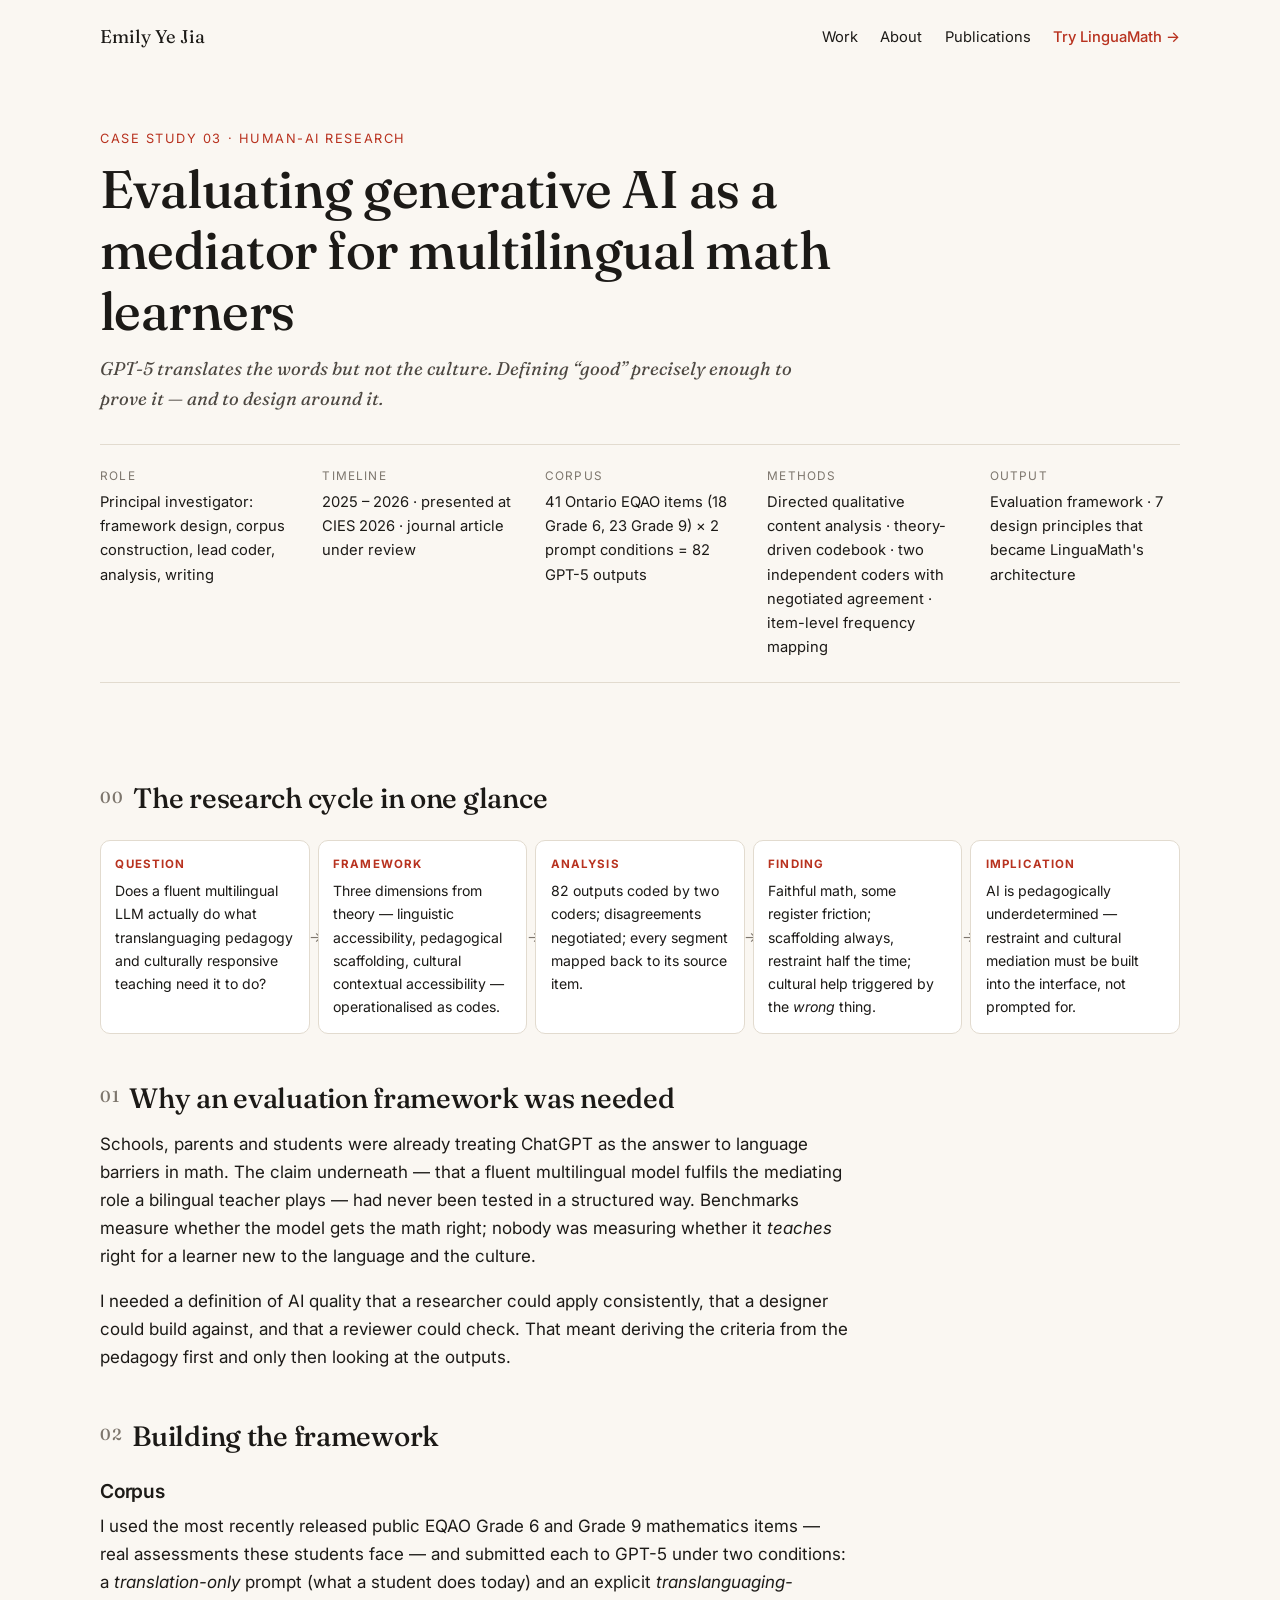
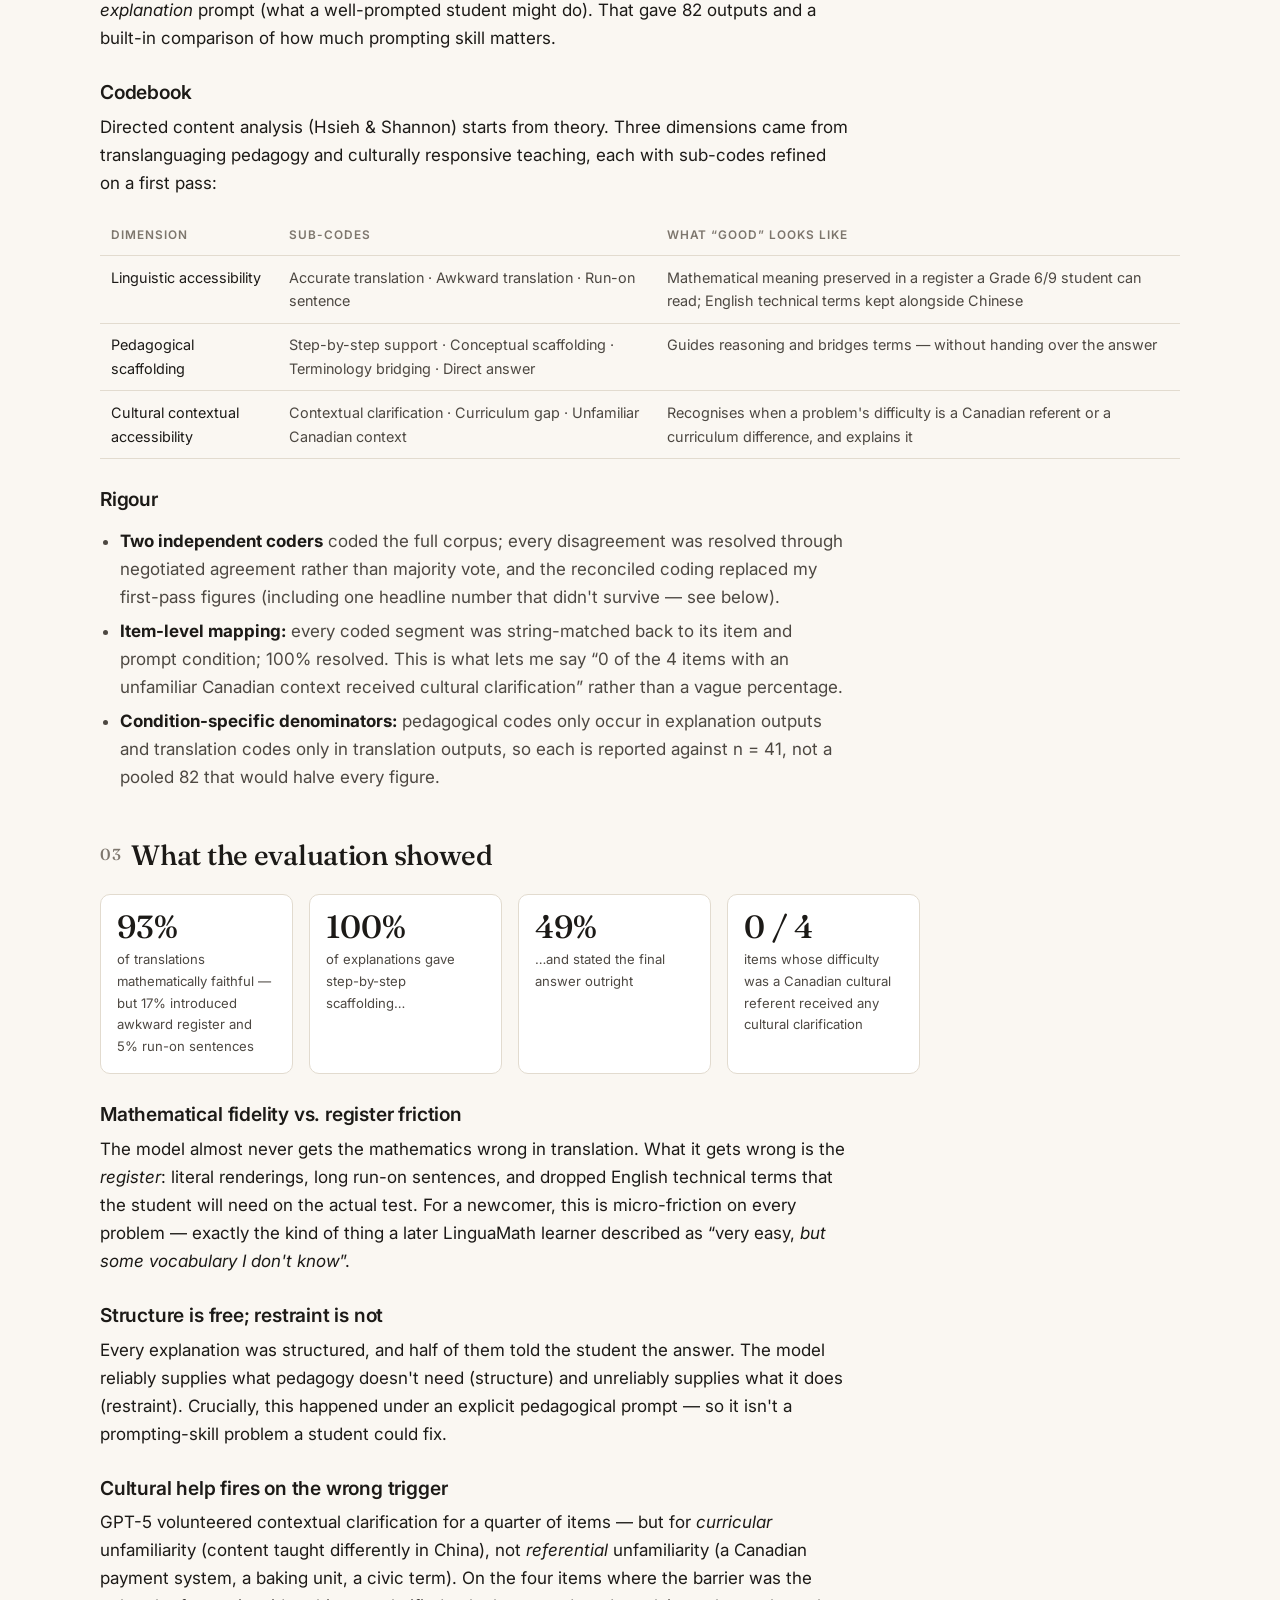
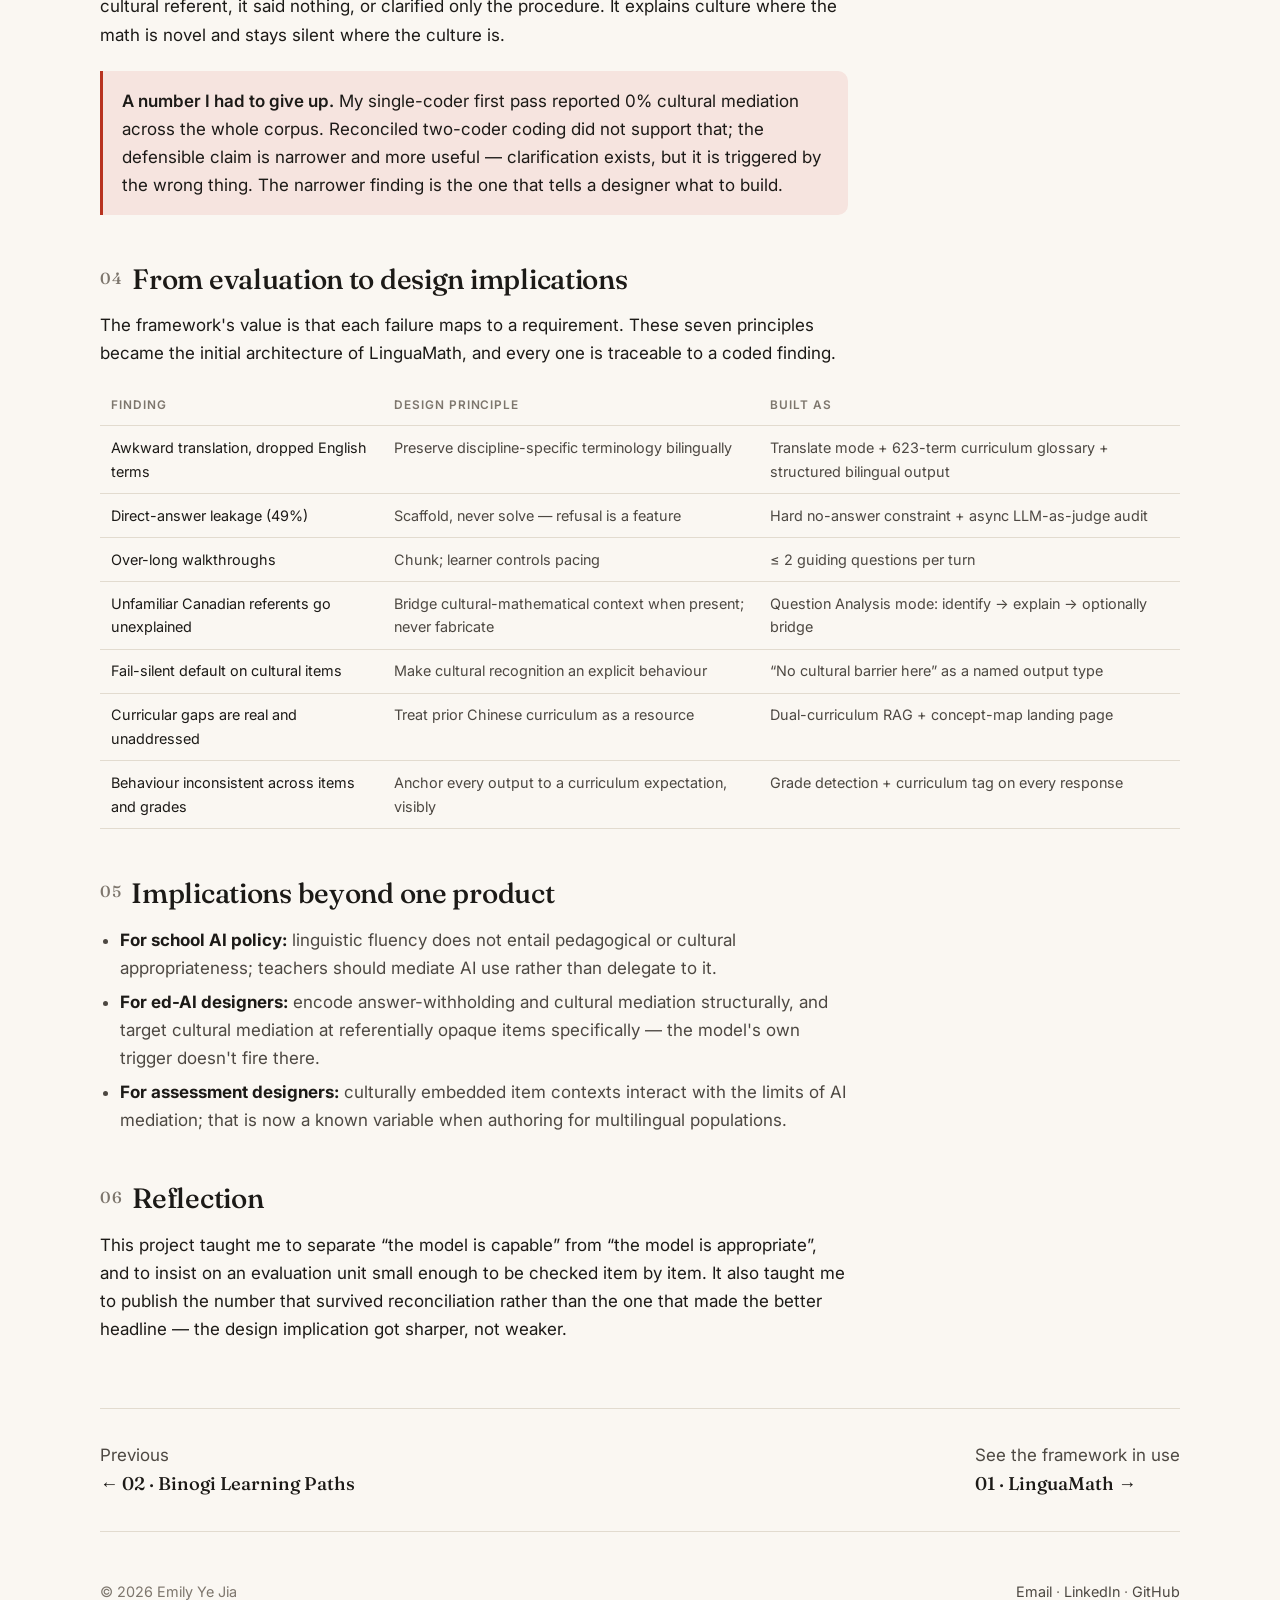
==== ai-evaluation.html @ b157582f "Rebuild site as UX/HCI research portfolio with three case studies Landing page (hero, case-study car" ====
<!DOCTYPE html>
<html lang="en">
<head>
  <meta charset="UTF-8">
  <meta name="viewport" content="width=device-width, initial-scale=1.0">
  <title>Evaluating Generative AI — Case Study · Emily Ye Jia</title>
  <meta name="description" content="Developing an evaluation framework for multilingual mathematical AI: a directed content analysis of 82 GPT-5 outputs, and the design implications that came out of it.">
  <link rel="preconnect" href="https://fonts.googleapis.com">
  <link href="https://fonts.googleapis.com/css2?family=Fraunces:ital,opsz,wght@0,9..144,400;0,9..144,500;1,9..144,400&family=Inter:wght@400;500;600&display=swap" rel="stylesheet">
  <link rel="stylesheet" href="css/styles.css">
</head>
<body>
<div class="wrap">

  <nav class="nav">
    <a class="brand" href="./">Emily Ye Jia</a>
    <ul>
      <li><a href="./#work">Work</a></li>
      <li><a href="./#about">About</a></li>
      <li><a href="./#publications">Publications</a></li>
      <li><a class="cta" href="https://www.linguamath.ca" target="_blank" rel="noopener">Try LinguaMath →</a></li>
    </ul>
  </nav>

  <header class="cs-hero">
    <span class="kicker">Case study 03 · Human-AI research</span>
    <h1>Evaluating generative AI as a mediator for multilingual math learners</h1>
    <p class="sub">GPT-5 translates the words but not the culture. Defining “good” precisely enough to prove it — and to design around it.</p>
    <div class="meta">
      <div><span>Role</span>Principal investigator: framework design, corpus construction, lead coder, analysis, writing</div>
      <div><span>Timeline</span>2025 – 2026 · presented at CIES 2026 · journal article under review</div>
      <div><span>Corpus</span>41 Ontario EQAO items (18 Grade 6, 23 Grade 9) × 2 prompt conditions = 82 GPT-5 outputs</div>
      <div><span>Methods</span>Directed qualitative content analysis · theory-driven codebook · two independent coders with negotiated agreement · item-level frequency mapping</div>
      <div><span>Output</span>Evaluation framework · 7 design principles that became LinguaMath's architecture</div>
    </div>
  </header>

  <main class="cs-body">

    <h2><span class="n">00</span>The research cycle in one glance</h2>
    <div class="flow">
      <div class="step"><b>Question</b>Does a fluent multilingual LLM actually do what translanguaging pedagogy and culturally responsive teaching need it to do?</div>
      <div class="step"><b>Framework</b>Three dimensions from theory — linguistic accessibility, pedagogical scaffolding, cultural contextual accessibility — operationalised as codes.</div>
      <div class="step"><b>Analysis</b>82 outputs coded by two coders; disagreements negotiated; every segment mapped back to its source item.</div>
      <div class="step"><b>Finding</b>Faithful math, some register friction; scaffolding always, restraint half the time; cultural help triggered by the <em>wrong</em> thing.</div>
      <div class="step"><b>Implication</b>AI is pedagogically underdetermined — restraint and cultural mediation must be built into the interface, not prompted for.</div>
    </div>

    <h2><span class="n">01</span>Why an evaluation framework was needed</h2>
    <p>
      Schools, parents and students were already treating ChatGPT as the answer to language barriers in math. The claim underneath —
      that a fluent multilingual model fulfils the mediating role a bilingual teacher plays — had never been tested in a structured way.
      Benchmarks measure whether the model gets the math right; nobody was measuring whether it <em>teaches</em> right for a learner
      new to the language and the culture.
    </p>
    <p>
      I needed a definition of AI quality that a researcher could apply consistently, that a designer could build against, and that
      a reviewer could check. That meant deriving the criteria from the pedagogy first and only then looking at the outputs.
    </p>

    <h2><span class="n">02</span>Building the framework</h2>
    <h3>Corpus</h3>
    <p>
      I used the most recently released public EQAO Grade 6 and Grade 9 mathematics items — real assessments these students face — and
      submitted each to GPT-5 under two conditions: a <em>translation-only</em> prompt (what a student does today) and an explicit
      <em>translanguaging-explanation</em> prompt (what a well-prompted student might do). That gave 82 outputs and a built-in comparison
      of how much prompting skill matters.
    </p>
    <h3>Codebook</h3>
    <p>
      Directed content analysis (Hsieh &amp; Shannon) starts from theory. Three dimensions came from translanguaging pedagogy and
      culturally responsive teaching, each with sub-codes refined on a first pass:
    </p>
    <div class="tbl-wrap">
    <table>
      <thead><tr><th>Dimension</th><th>Sub-codes</th><th>What “good” looks like</th></tr></thead>
      <tbody>
        <tr><td>Linguistic accessibility</td><td>Accurate translation · Awkward translation · Run-on sentence</td><td>Mathematical meaning preserved in a register a Grade 6/9 student can read; English technical terms kept alongside Chinese</td></tr>
        <tr><td>Pedagogical scaffolding</td><td>Step-by-step support · Conceptual scaffolding · Terminology bridging · Direct answer</td><td>Guides reasoning and bridges terms — without handing over the answer</td></tr>
        <tr><td>Cultural contextual accessibility</td><td>Contextual clarification · Curriculum gap · Unfamiliar Canadian context</td><td>Recognises when a problem's difficulty is a Canadian referent or a curriculum difference, and explains it</td></tr>
      </tbody>
    </table>
    </div>
    <h3>Rigour</h3>
    <ul>
      <li><b>Two independent coders</b> coded the full corpus; every disagreement was resolved through negotiated agreement rather than majority vote, and the reconciled coding replaced my first-pass figures (including one headline number that didn't survive — see below).</li>
      <li><b>Item-level mapping:</b> every coded segment was string-matched back to its item and prompt condition; 100% resolved. This is what lets me say “0 of the 4 items with an unfamiliar Canadian context received cultural clarification” rather than a vague percentage.</li>
      <li><b>Condition-specific denominators:</b> pedagogical codes only occur in explanation outputs and translation codes only in translation outputs, so each is reported against n = 41, not a pooled 82 that would halve every figure.</li>
    </ul>

    <h2><span class="n">03</span>What the evaluation showed</h2>
    <div class="stats">
      <div class="stat"><b>93%</b><span>of translations mathematically faithful — but 17% introduced awkward register and 5% run-on sentences</span></div>
      <div class="stat"><b>100%</b><span>of explanations gave step-by-step scaffolding…</span></div>
      <div class="stat"><b>49%</b><span>…and stated the final answer outright</span></div>
      <div class="stat"><b>0 / 4</b><span>items whose difficulty was a Canadian cultural referent received any cultural clarification</span></div>
    </div>

    <h3>Mathematical fidelity vs. register friction</h3>
    <p>
      The model almost never gets the mathematics wrong in translation. What it gets wrong is the <em>register</em>: literal renderings,
      long run-on sentences, and dropped English technical terms that the student will need on the actual test. For a newcomer, this
      is micro-friction on every problem — exactly the kind of thing a later LinguaMath learner described as “very easy, <em>but some
      vocabulary I don't know</em>”.
    </p>

    <h3>Structure is free; restraint is not</h3>
    <p>
      Every explanation was structured, and half of them told the student the answer. The model reliably supplies what pedagogy doesn't
      need (structure) and unreliably supplies what it does (restraint). Crucially, this happened under an explicit pedagogical prompt —
      so it isn't a prompting-skill problem a student could fix.
    </p>

    <h3>Cultural help fires on the wrong trigger</h3>
    <p>
      GPT-5 volunteered contextual clarification for a quarter of items — but for <em>curricular</em> unfamiliarity (content taught
      differently in China), not <em>referential</em> unfamiliarity (a Canadian payment system, a baking unit, a civic term). On the four
      items where the barrier was the cultural referent, it said nothing, or clarified only the procedure. It explains culture where the
      math is novel and stays silent where the culture is.
    </p>

    <div class="callout">
      <p><strong>A number I had to give up.</strong> My single-coder first pass reported 0% cultural mediation across the whole corpus. Reconciled two-coder
      coding did not support that; the defensible claim is narrower and more useful — clarification exists, but it is triggered by
      the wrong thing. The narrower finding is the one that tells a designer what to build.</p>
    </div>

    <h2><span class="n">04</span>From evaluation to design implications</h2>
    <p>
      The framework's value is that each failure maps to a requirement. These seven principles became the initial architecture of
      <a href="linguamath.html">LinguaMath</a>, and every one is traceable to a coded finding.
    </p>
    <div class="tbl-wrap">
    <table>
      <thead><tr><th>Finding</th><th>Design principle</th><th>Built as</th></tr></thead>
      <tbody>
        <tr><td>Awkward translation, dropped English terms</td><td>Preserve discipline-specific terminology bilingually</td><td>Translate mode + 623-term curriculum glossary + structured bilingual output</td></tr>
        <tr><td>Direct-answer leakage (49%)</td><td>Scaffold, never solve — refusal is a feature</td><td>Hard no-answer constraint + async LLM-as-judge audit</td></tr>
        <tr><td>Over-long walkthroughs</td><td>Chunk; learner controls pacing</td><td>≤ 2 guiding questions per turn</td></tr>
        <tr><td>Unfamiliar Canadian referents go unexplained</td><td>Bridge cultural-mathematical context when present; never fabricate</td><td>Question Analysis mode: identify → explain → optionally bridge</td></tr>
        <tr><td>Fail-silent default on cultural items</td><td>Make cultural recognition an explicit behaviour</td><td>“No cultural barrier here” as a named output type</td></tr>
        <tr><td>Curricular gaps are real and unaddressed</td><td>Treat prior Chinese curriculum as a resource</td><td>Dual-curriculum RAG + concept-map landing page</td></tr>
        <tr><td>Behaviour inconsistent across items and grades</td><td>Anchor every output to a curriculum expectation, visibly</td><td>Grade detection + curriculum tag on every response</td></tr>
      </tbody>
    </table>
    </div>

    <h2><span class="n">05</span>Implications beyond one product</h2>
    <ul>
      <li><b>For school AI policy:</b> linguistic fluency does not entail pedagogical or cultural appropriateness; teachers should mediate AI use rather than delegate to it.</li>
      <li><b>For ed-AI designers:</b> encode answer-withholding and cultural mediation structurally, and target cultural mediation at referentially opaque items specifically — the model's own trigger doesn't fire there.</li>
      <li><b>For assessment designers:</b> culturally embedded item contexts interact with the limits of AI mediation; that is now a known variable when authoring for multilingual populations.</li>
    </ul>

    <h2><span class="n">06</span>Reflection</h2>
    <p>
      This project taught me to separate “the model is capable” from “the model is appropriate”, and to insist on an evaluation
      unit small enough to be checked item by item. It also taught me to publish the number that survived reconciliation rather than
      the one that made the better headline — the design implication got sharper, not weaker.
    </p>
  </main>

  <nav class="cs-nav">
    <a href="binogi.html">Previous<b>← 02 · Binogi Learning Paths</b></a>
    <a href="linguamath.html">See the framework in use<b>01 · LinguaMath →</b></a>
  </nav>

  <footer>
    <span>© 2026 Emily Ye Jia</span>
    <span><a href="mailto:emilyyejia@gmail.com">Email</a> · <a href="https://linkedin.com/in/ye-jia-a80245205/" target="_blank" rel="noopener">LinkedIn</a> · <a href="https://github.com/emilyyejia" target="_blank" rel="noopener">GitHub</a></span>
  </footer>

</div>
</body>
</html>
---- css/styles.css ----
/* ---------- tokens ---------- */
:root {
  --bg: #faf7f2;
  --bg-soft: #f2ede4;
  --ink: #1c1a17;
  --ink-2: #4d4842;
  --ink-3: #7d766d;
  --line: #e2dbcf;
  --accent: #b8321f;
  --accent-soft: #f6e4df;
  --card: #ffffff;
  --max: 1080px;
  --measure: 68ch;
  --serif: "Fraunces", "Iowan Old Style", Georgia, serif;
  --sans: "Inter", -apple-system, BlinkMacSystemFont, "Segoe UI", Helvetica, Arial, sans-serif;
}
@media (prefers-color-scheme: dark) {
  :root {
    --bg: #15130f;
    --bg-soft: #1e1b16;
    --ink: #f1ece3;
    --ink-2: #c6bfb3;
    --ink-3: #8f877b;
    --line: #2f2b24;
    --accent: #e26a53;
    --accent-soft: #3a2420;
    --card: #1c1914;
  }
}

/* ---------- base ---------- */
* { box-sizing: border-box; }
html { scroll-behavior: smooth; }
body {
  margin: 0;
  background: var(--bg);
  color: var(--ink);
  font-family: var(--sans);
  font-size: 17px;
  line-height: 1.65;
  padding-inline: 20px;
  -webkit-font-smoothing: antialiased;
}
a { color: inherit; text-decoration: none; }
a:hover { color: var(--accent); }
img { max-width: 100%; height: auto; display: block; }
h1, h2, h3, h4 { font-family: var(--serif); font-weight: 500; line-height: 1.15; margin: 0; letter-spacing: -0.01em; }
p { margin: 0 0 1em; }
ul, ol { padding-left: 1.2em; }
li { margin-bottom: .35em; }
strong { font-weight: 600; }
em { font-style: italic; }
hr { border: 0; border-top: 1px solid var(--line); margin: 3rem 0; }
.wrap { max-width: var(--max); margin: 0 auto; }
.measure { max-width: var(--measure); }

/* ---------- nav ---------- */
.nav {
  display: flex; align-items: center; justify-content: space-between; gap: 1rem;
  padding-block: 1.4rem;
  font-size: .92rem;
}
.nav .brand { font-family: var(--serif); font-size: 1.15rem; }
.nav ul { list-style: none; display: flex; gap: 1.4rem; margin: 0; padding: 0; flex-wrap: wrap; }
.nav li { margin: 0; }
.nav a.cta { color: var(--accent); font-weight: 500; }

/* ---------- hero (index) ---------- */
.hero { padding-block: 4.5rem 3.5rem; }
.hero h1 { font-size: clamp(2.4rem, 6vw, 4.2rem); }
.hero .role { font-size: clamp(1.1rem, 2.4vw, 1.4rem); color: var(--ink-2); margin-top: .6rem; font-family: var(--serif); font-style: italic; }
.hero .lede { margin-top: 1.6rem; max-width: 60ch; color: var(--ink-2); font-size: 1.05rem; }
.hero .actions { display: flex; gap: 1rem; flex-wrap: wrap; margin-top: 1.8rem; }
.btn {
  display: inline-block; padding: .7rem 1.2rem; border-radius: 999px;
  border: 1px solid var(--ink); font-size: .95rem; font-weight: 500;
  transition: background .15s, color .15s;
}
.btn:hover { background: var(--ink); color: var(--bg); }
.btn.primary { background: var(--accent); border-color: var(--accent); color: #fff; }
.btn.primary:hover { background: var(--ink); border-color: var(--ink); }

/* ---------- section headings ---------- */
.section { padding-block: 3rem; border-top: 1px solid var(--line); }
.section-head { display: flex; align-items: baseline; gap: 1rem; margin-bottom: 1.8rem; }
.section-head h2 { font-size: 1.9rem; }
.section-head .kicker { font-size: .8rem; letter-spacing: .12em; text-transform: uppercase; color: var(--ink-3); }

/* ---------- case cards ---------- */
.cases { display: grid; gap: 1.2rem; }
.case-card {
  display: grid; grid-template-columns: 4rem 1fr auto; gap: 1.2rem; align-items: start;
  padding: 1.6rem; border: 1px solid var(--line); border-radius: 14px; background: var(--card);
  transition: border-color .15s, transform .15s;
}
.case-card:hover { border-color: var(--accent); transform: translateY(-2px); color: inherit; }
.case-card .num { font-family: var(--serif); font-size: 1.6rem; color: var(--ink-3); }
.case-card h3 { font-size: 1.45rem; }
.case-card p { margin: .35rem 0 .6rem; color: var(--ink-2); }
.case-card .tags { display: flex; gap: .4rem; flex-wrap: wrap; }
.tag { font-size: .74rem; padding: .15rem .55rem; border-radius: 999px; background: var(--bg-soft); color: var(--ink-2); }
.case-card .go { color: var(--accent); font-weight: 500; white-space: nowrap; align-self: center; }
@media (max-width: 640px) {
  .case-card { grid-template-columns: 1fr; }
  .case-card .num { font-size: 1.2rem; }
  .case-card .go { justify-self: start; }
}

/* ---------- about / publications ---------- */
.two-col { display: grid; grid-template-columns: 1fr 1fr; gap: 3rem; }
@media (max-width: 760px) { .two-col { grid-template-columns: 1fr; gap: 2rem; } }
.facts { list-style: none; padding: 0; margin: 0; }
.facts li { display: grid; grid-template-columns: 9rem 1fr; gap: 1rem; padding: .55rem 0; border-bottom: 1px solid var(--line); }
.facts li span:first-child { color: var(--ink-3); font-size: .85rem; letter-spacing: .04em; text-transform: uppercase; padding-top: .15rem; }
.pubs li { margin-bottom: .9rem; color: var(--ink-2); }
.pubs li b { color: var(--ink); font-weight: 600; }
.pubs .status { color: var(--accent); font-size: .85rem; }

/* ---------- footer ---------- */
footer { padding-block: 3rem 2.5rem; border-top: 1px solid var(--line); color: var(--ink-3); font-size: .9rem; display: flex; justify-content: space-between; gap: 1rem; flex-wrap: wrap; }
footer a { color: var(--ink-2); }

/* ---------- case study pages ---------- */
.cs-hero { padding-block: 3rem 2.2rem; }
.cs-hero .kicker { font-size: .8rem; letter-spacing: .12em; text-transform: uppercase; color: var(--accent); }
.cs-hero h1 { font-size: clamp(2rem, 5vw, 3.3rem); margin-top: .5rem; max-width: 22ch; }
.cs-hero .sub { color: var(--ink-2); font-size: 1.15rem; margin-top: .8rem; max-width: 60ch; font-family: var(--serif); font-style: italic; }
.meta {
  display: grid; grid-template-columns: repeat(auto-fit, minmax(160px, 1fr)); gap: 1rem 2rem;
  padding: 1.4rem 0; margin-top: 1.8rem; border-top: 1px solid var(--line); border-bottom: 1px solid var(--line);
  font-size: .92rem;
}
.meta div span { display: block; color: var(--ink-3); font-size: .74rem; letter-spacing: .1em; text-transform: uppercase; margin-bottom: .2rem; }

.cs-body { padding-block: 1rem 3rem; }
.cs-body h2 { font-size: 1.75rem; margin: 3rem 0 1rem; scroll-margin-top: 1rem; }
.cs-body h2 .n { color: var(--ink-3); margin-right: .6rem; font-size: 1rem; vertical-align: .35em; letter-spacing: .05em; }
.cs-body h3 { font-size: 1.2rem; margin: 1.8rem 0 .6rem; font-family: var(--sans); font-weight: 600; }
.cs-body p, .cs-body ul, .cs-body ol { max-width: var(--measure); }
.cs-body ul li, .cs-body ol li { color: var(--ink-2); }
.cs-body ul li b, .cs-body ol li b { color: var(--ink); }

/* research-cycle flow */
.flow { display: grid; grid-template-columns: repeat(5, 1fr); gap: .5rem; margin: 1.6rem 0 .6rem; }
.flow .step { background: var(--card); border: 1px solid var(--line); border-radius: 10px; padding: .9rem .9rem; font-size: .88rem; position: relative; }
.flow .step b { display: block; font-size: .72rem; letter-spacing: .1em; text-transform: uppercase; color: var(--accent); margin-bottom: .3rem; }
.flow .step::after { content: "→"; position: absolute; right: -.85rem; top: 50%; transform: translateY(-50%); color: var(--ink-3); }
.flow .step:last-child::after { content: ""; }
@media (max-width: 820px) {
  .flow { grid-template-columns: 1fr; }
  .flow .step::after { content: "↓"; right: auto; left: 50%; top: auto; bottom: -1.1rem; transform: translateX(-50%); }
}

/* callouts & quotes */
.callout { background: var(--accent-soft); border-left: 3px solid var(--accent); padding: 1rem 1.2rem; border-radius: 0 10px 10px 0; margin: 1.4rem 0; max-width: var(--measure); }
.callout p:last-child { margin-bottom: 0; }
blockquote { margin: 1.4rem 0; padding: 0 0 0 1.2rem; border-left: 2px solid var(--line); color: var(--ink-2); font-style: italic; max-width: var(--measure); }
blockquote cite { display: block; font-style: normal; font-size: .85rem; color: var(--ink-3); margin-top: .4rem; }
.zh { font-style: normal; }

/* stat row */
.stats { display: grid; grid-template-columns: repeat(auto-fit, minmax(140px, 1fr)); gap: 1rem; margin: 1.4rem 0; max-width: 820px; }
.stat { background: var(--card); border: 1px solid var(--line); border-radius: 10px; padding: 1rem; }
.stat b { display: block; font-family: var(--serif); font-size: 2rem; font-weight: 500; line-height: 1; color: var(--ink); }
.stat span { font-size: .82rem; color: var(--ink-2); display: block; margin-top: .4rem; }

/* tables */
.tbl-wrap { overflow-x: auto; margin: 1.2rem 0; max-width: 100%; }
table { border-collapse: collapse; font-size: .9rem; min-width: 560px; width: 100%; }
th, td { text-align: left; padding: .6rem .7rem; border-bottom: 1px solid var(--line); vertical-align: top; }
th { font-size: .74rem; letter-spacing: .08em; text-transform: uppercase; color: var(--ink-3); font-weight: 600; }
td { color: var(--ink-2); }
td:first-child { color: var(--ink); }

/* figure */
figure { margin: 1.6rem 0; max-width: 820px; }
figure img { border: 1px solid var(--line); border-radius: 10px; }
figcaption { font-size: .85rem; color: var(--ink-3); margin-top: .5rem; }

/* next / prev */
.cs-nav { display: flex; justify-content: space-between; gap: 1rem; padding-block: 2rem; border-top: 1px solid var(--line); flex-wrap: wrap; }
.cs-nav a { color: var(--ink-2); }
.cs-nav a b { display: block; color: var(--ink); font-family: var(--serif); font-size: 1.15rem; font-weight: 500; }
.cs-nav a:hover b { color: var(--accent); }
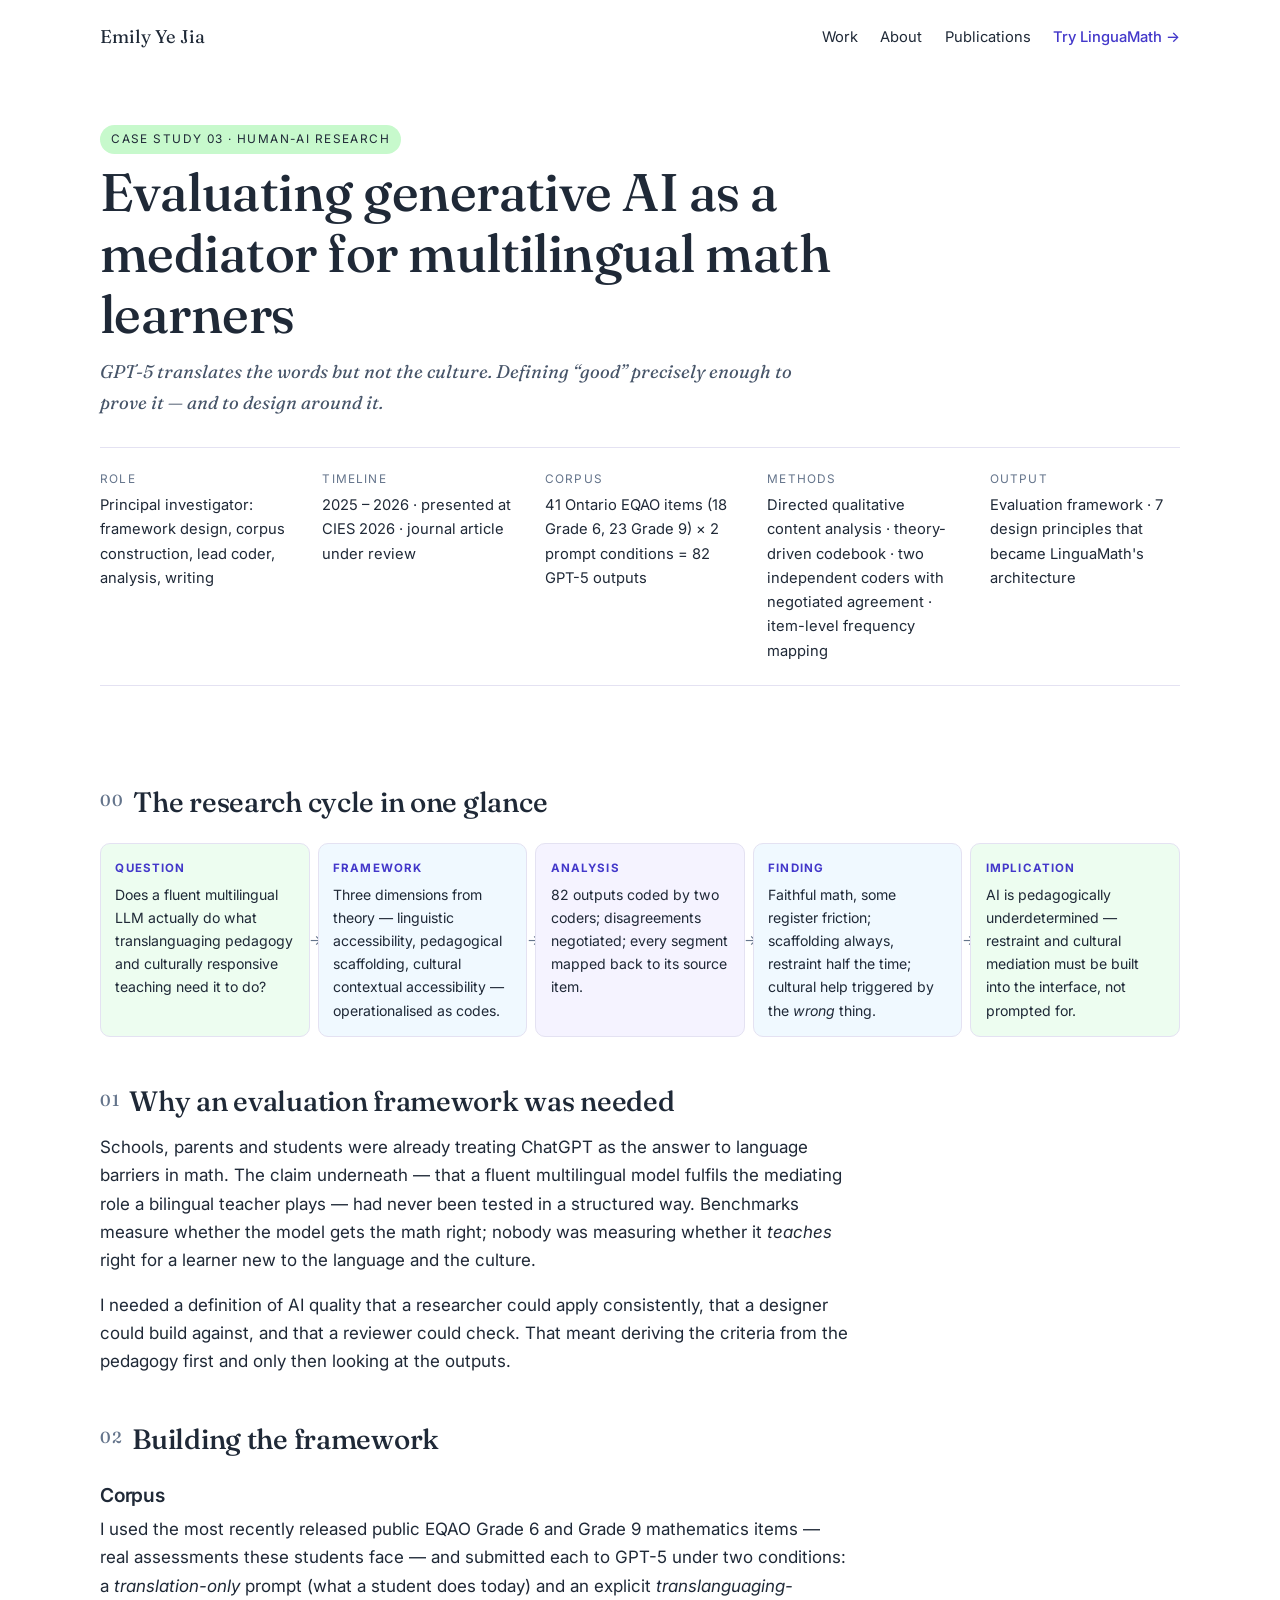
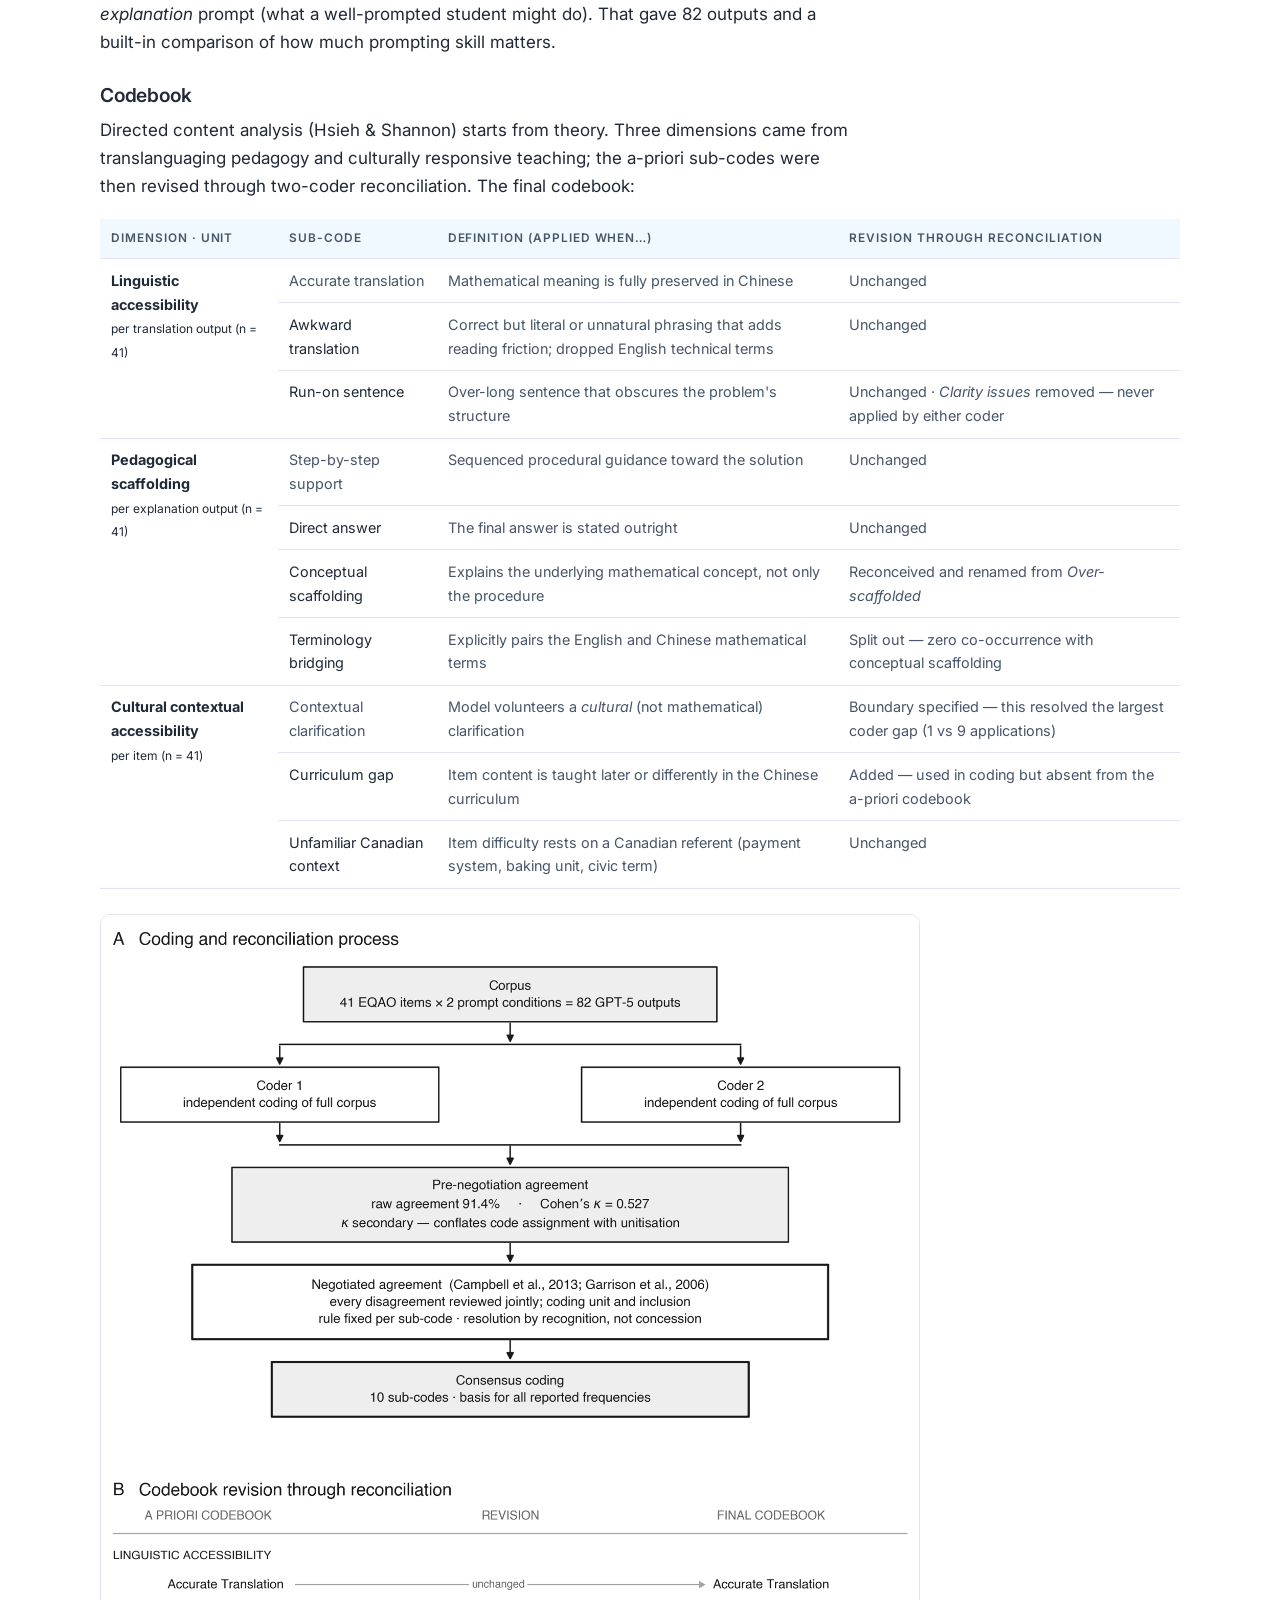
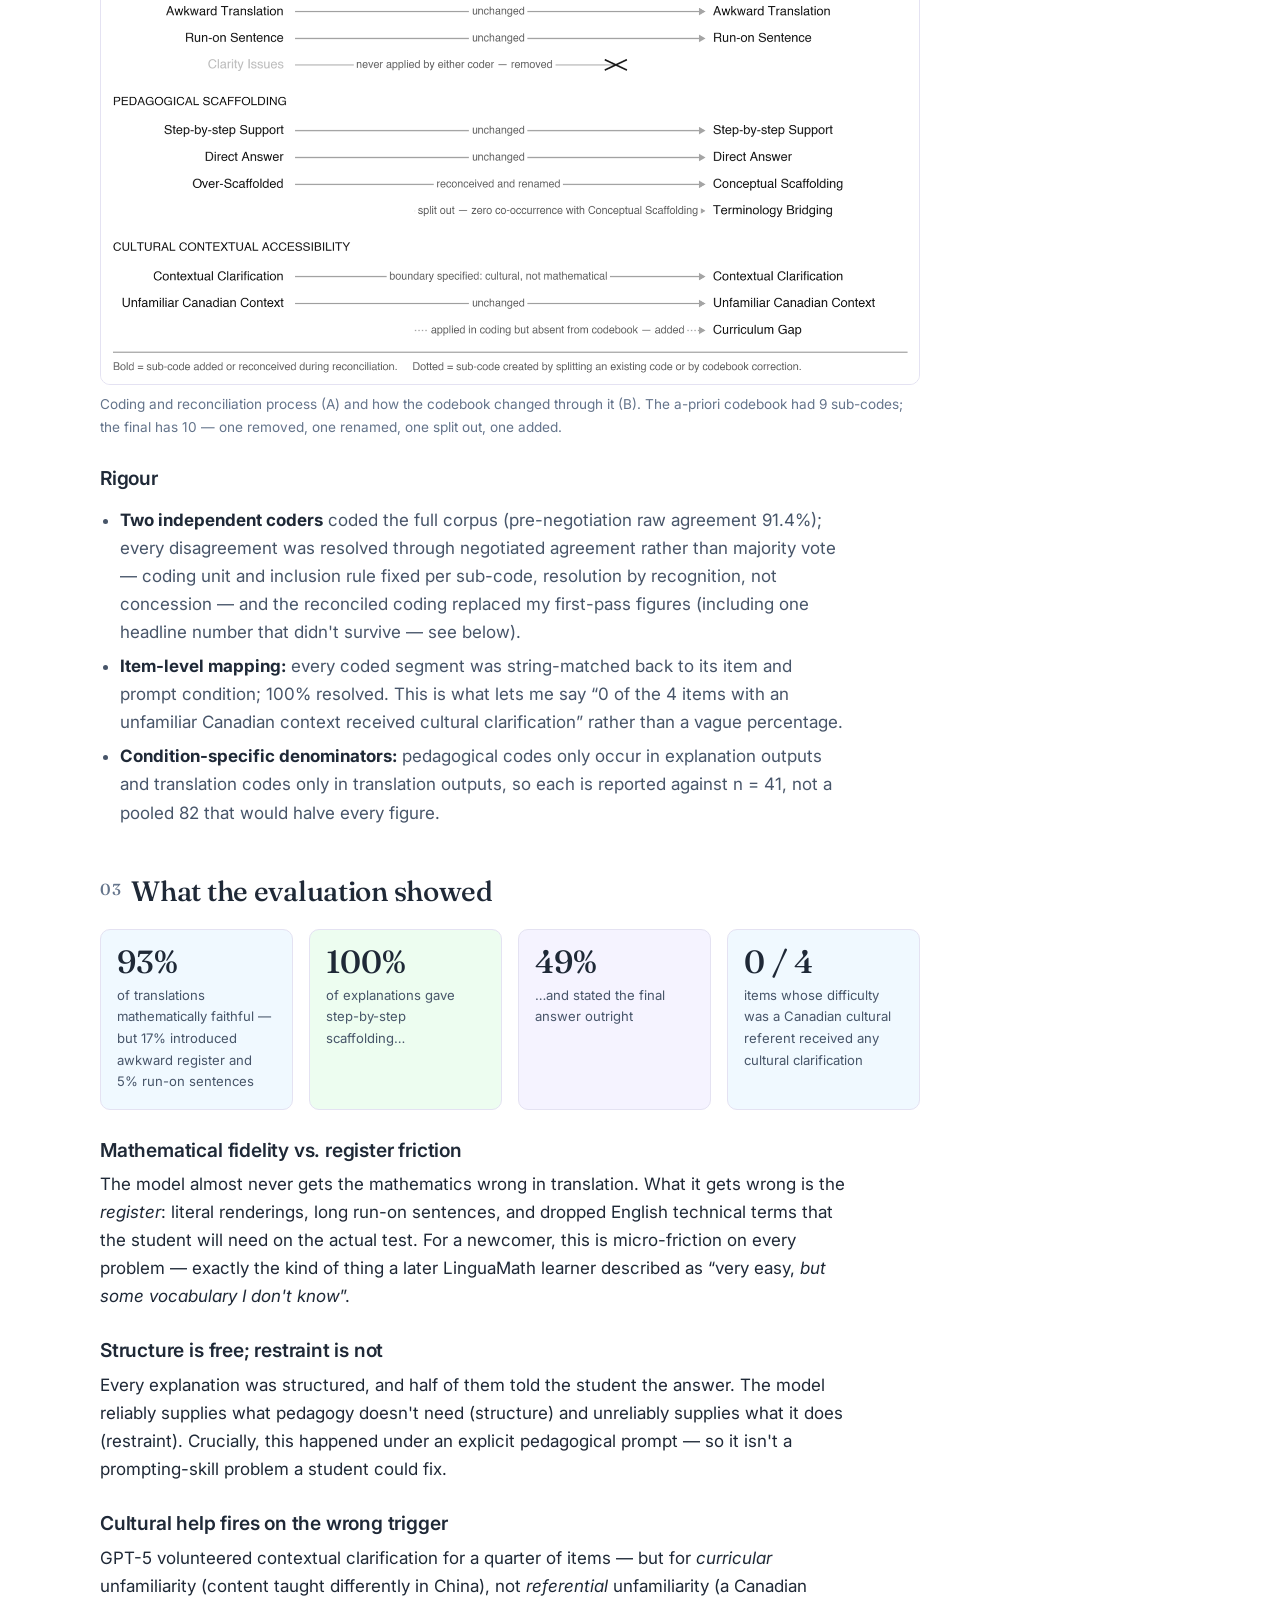
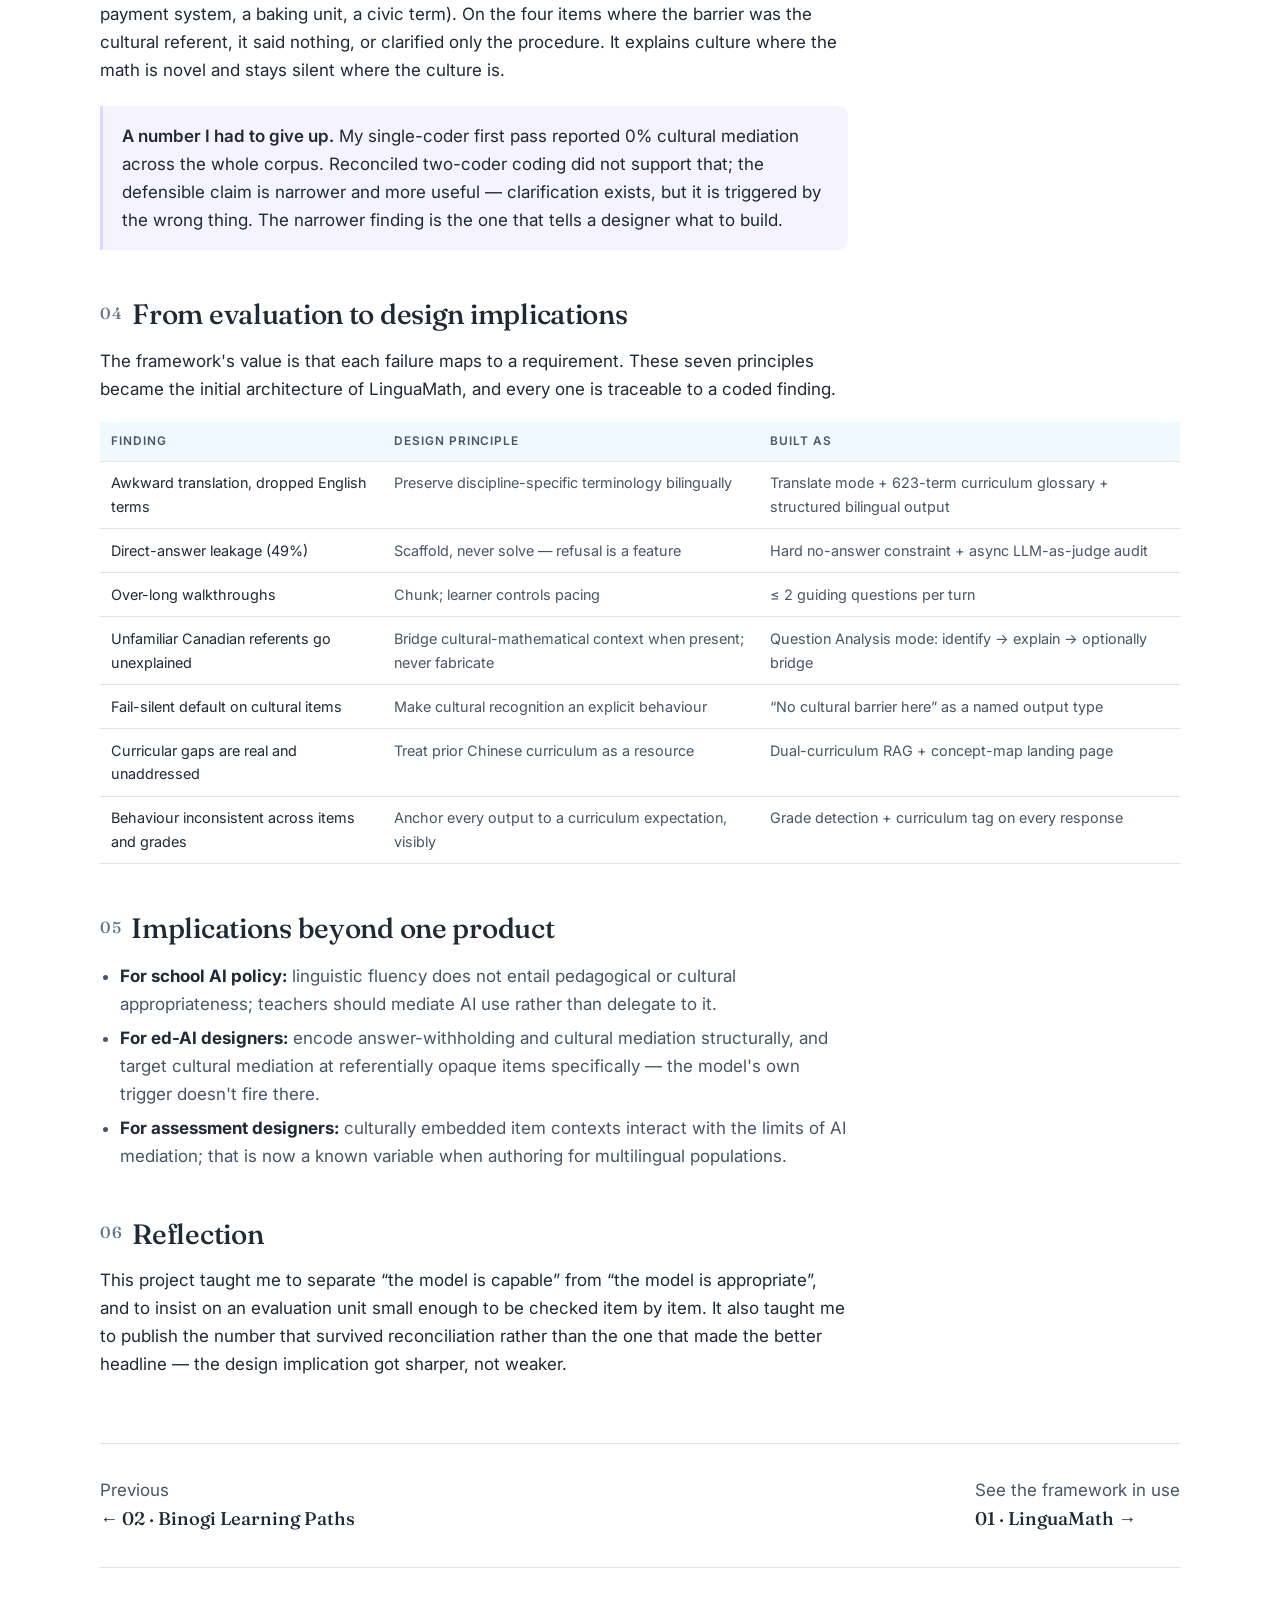
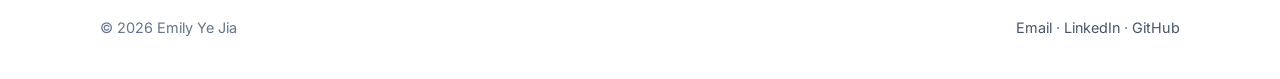
==== commit 01fd6d6e: "Add product screenshots and the QCA codebook + coding-process figure Co-Authored-By: Claude Opus 5 (" ====
--- a/ai-evaluation.html
+++ b/ai-evaluation.html
@@ -69,21 +69,33 @@
     <h3>Codebook</h3>
     <p>
       Directed content analysis (Hsieh &amp; Shannon) starts from theory. Three dimensions came from translanguaging pedagogy and
-      culturally responsive teaching, each with sub-codes refined on a first pass:
+      culturally responsive teaching; the a-priori sub-codes were then revised through two-coder reconciliation. The final codebook:
     </p>
     <div class="tbl-wrap">
     <table>
-      <thead><tr><th>Dimension</th><th>Sub-codes</th><th>What “good” looks like</th></tr></thead>
+      <thead><tr><th>Dimension · unit</th><th>Sub-code</th><th>Definition (applied when…)</th><th>Revision through reconciliation</th></tr></thead>
       <tbody>
-        <tr><td>Linguistic accessibility</td><td>Accurate translation · Awkward translation · Run-on sentence</td><td>Mathematical meaning preserved in a register a Grade 6/9 student can read; English technical terms kept alongside Chinese</td></tr>
-        <tr><td>Pedagogical scaffolding</td><td>Step-by-step support · Conceptual scaffolding · Terminology bridging · Direct answer</td><td>Guides reasoning and bridges terms — without handing over the answer</td></tr>
-        <tr><td>Cultural contextual accessibility</td><td>Contextual clarification · Curriculum gap · Unfamiliar Canadian context</td><td>Recognises when a problem's difficulty is a Canadian referent or a curriculum difference, and explains it</td></tr>
+        <tr><td rowspan="3"><b>Linguistic accessibility</b><br><small>per translation output (n = 41)</small></td><td>Accurate translation</td><td>Mathematical meaning is fully preserved in Chinese</td><td>Unchanged</td></tr>
+        <tr><td>Awkward translation</td><td>Correct but literal or unnatural phrasing that adds reading friction; dropped English technical terms</td><td>Unchanged</td></tr>
+        <tr><td>Run-on sentence</td><td>Over-long sentence that obscures the problem's structure</td><td>Unchanged · <em>Clarity issues</em> removed — never applied by either coder</td></tr>
+        <tr><td rowspan="4"><b>Pedagogical scaffolding</b><br><small>per explanation output (n = 41)</small></td><td>Step-by-step support</td><td>Sequenced procedural guidance toward the solution</td><td>Unchanged</td></tr>
+        <tr><td>Direct answer</td><td>The final answer is stated outright</td><td>Unchanged</td></tr>
+        <tr><td>Conceptual scaffolding</td><td>Explains the underlying mathematical concept, not only the procedure</td><td>Reconceived and renamed from <em>Over-scaffolded</em></td></tr>
+        <tr><td>Terminology bridging</td><td>Explicitly pairs the English and Chinese mathematical terms</td><td>Split out — zero co-occurrence with conceptual scaffolding</td></tr>
+        <tr><td rowspan="3"><b>Cultural contextual accessibility</b><br><small>per item (n = 41)</small></td><td>Contextual clarification</td><td>Model volunteers a <em>cultural</em> (not mathematical) clarification</td><td>Boundary specified — this resolved the largest coder gap (1 vs 9 applications)</td></tr>
+        <tr><td>Curriculum gap</td><td>Item content is taught later or differently in the Chinese curriculum</td><td>Added — used in coding but absent from the a-priori codebook</td></tr>
+        <tr><td>Unfamiliar Canadian context</td><td>Item difficulty rests on a Canadian referent (payment system, baking unit, civic term)</td><td>Unchanged</td></tr>
       </tbody>
     </table>
     </div>
+    <figure>
+      <img src="img/qca-coding-process.png" alt="Two-panel figure. Panel A: coding and reconciliation process — corpus of 82 outputs coded independently by two coders, pre-negotiation raw agreement 91.4% and Cohen's kappa 0.527, negotiated agreement with coding unit and inclusion rule fixed per sub-code, consensus coding of 10 sub-codes. Panel B: codebook revision from a-priori to final for each of the three dimensions." loading="lazy">
+      <figcaption>Coding and reconciliation process (A) and how the codebook changed through it (B). The a-priori codebook had 9 sub-codes; the final has 10 — one removed, one renamed, one split out, one added.</figcaption>
+    </figure>
+
     <h3>Rigour</h3>
     <ul>
-      <li><b>Two independent coders</b> coded the full corpus; every disagreement was resolved through negotiated agreement rather than majority vote, and the reconciled coding replaced my first-pass figures (including one headline number that didn't survive — see below).</li>
+      <li><b>Two independent coders</b> coded the full corpus (pre-negotiation raw agreement 91.4%); every disagreement was resolved through negotiated agreement rather than majority vote — coding unit and inclusion rule fixed per sub-code, resolution by recognition, not concession — and the reconciled coding replaced my first-pass figures (including one headline number that didn't survive — see below).</li>
       <li><b>Item-level mapping:</b> every coded segment was string-matched back to its item and prompt condition; 100% resolved. This is what lets me say “0 of the 4 items with an unfamiliar Canadian context received cultural clarification” rather than a vague percentage.</li>
       <li><b>Condition-specific denominators:</b> pedagogical codes only occur in explanation outputs and translation codes only in translation outputs, so each is reported against n = 41, not a pooled 82 that would halve every figure.</li>
     </ul>
--- a/css/styles.css
+++ b/css/styles.css
@@ -1,14 +1,20 @@
-/* ---------- tokens ---------- */
+/* ---------- tokens (LinguaMath palette: white · mint · lavender · baby blue) ---------- */
 :root {
-  --bg: #faf7f2;
-  --bg-soft: #f2ede4;
-  --ink: #1c1a17;
-  --ink-2: #4d4842;
-  --ink-3: #7d766d;
-  --line: #e2dbcf;
-  --accent: #b8321f;
-  --accent-soft: #f6e4df;
+  --bg: #ffffff;
+  --bg-soft: #f5f3ff;
+  --ink: #1f2937;
+  --ink-2: #475569;
+  --ink-3: #64748b;
+  --line: #e4e2f2;
+  --accent: #4338ca;
+  --accent-soft: #ede9fe;
   --card: #ffffff;
+  --mint: #c7f9cc;
+  --mint-soft: #edfdf0;
+  --lavender: #ddd6fe;
+  --lavender-soft: #f5f3ff;
+  --babyblue: #bae6fd;
+  --babyblue-soft: #f0f9ff;
   --max: 1080px;
   --measure: 68ch;
   --serif: "Fraunces", "Iowan Old Style", Georgia, serif;
@@ -16,15 +22,21 @@
 }
 @media (prefers-color-scheme: dark) {
   :root {
-    --bg: #15130f;
-    --bg-soft: #1e1b16;
-    --ink: #f1ece3;
-    --ink-2: #c6bfb3;
-    --ink-3: #8f877b;
-    --line: #2f2b24;
-    --accent: #e26a53;
-    --accent-soft: #3a2420;
-    --card: #1c1914;
+    --bg: #12141c;
+    --bg-soft: #1a1d29;
+    --ink: #eef0f6;
+    --ink-2: #b8bccb;
+    --ink-3: #848a9c;
+    --line: #2a2e3d;
+    --accent: #a78bfa;
+    --accent-soft: #2b2540;
+    --card: #181b26;
+    --mint: #2a4a36;
+    --mint-soft: #1b2a22;
+    --lavender: #3b3260;
+    --lavender-soft: #221f33;
+    --babyblue: #234a63;
+    --babyblue-soft: #1a2733;
   }
 }
 
@@ -66,7 +78,11 @@
 .nav a.cta { color: var(--accent); font-weight: 500; }
 
 /* ---------- hero (index) ---------- */
-.hero { padding-block: 4.5rem 3.5rem; }
+.hero { padding-block: 4.5rem 3.5rem; position: relative; }
+.hero::before {
+  content: ""; display: block; height: 6px; width: 120px; border-radius: 999px; margin-bottom: 2.2rem;
+  background: linear-gradient(90deg, var(--mint), var(--babyblue), var(--lavender));
+}
 .hero h1 { font-size: clamp(2.4rem, 6vw, 4.2rem); }
 .hero .role { font-size: clamp(1.1rem, 2.4vw, 1.4rem); color: var(--ink-2); margin-top: .6rem; font-family: var(--serif); font-style: italic; }
 .hero .lede { margin-top: 1.6rem; max-width: 60ch; color: var(--ink-2); font-size: 1.05rem; }
@@ -77,8 +93,8 @@
   transition: background .15s, color .15s;
 }
 .btn:hover { background: var(--ink); color: var(--bg); }
-.btn.primary { background: var(--accent); border-color: var(--accent); color: #fff; }
-.btn.primary:hover { background: var(--ink); border-color: var(--ink); }
+.btn.primary { background: var(--babyblue); border-color: var(--babyblue); color: var(--ink); }
+.btn.primary:hover { background: var(--ink); border-color: var(--ink); color: var(--bg); }
 
 /* ---------- section headings ---------- */
 .section { padding-block: 3rem; border-top: 1px solid var(--line); }
@@ -93,12 +109,22 @@
   padding: 1.6rem; border: 1px solid var(--line); border-radius: 14px; background: var(--card);
   transition: border-color .15s, transform .15s;
 }
-.case-card:hover { border-color: var(--accent); transform: translateY(-2px); color: inherit; }
-.case-card .num { font-family: var(--serif); font-size: 1.6rem; color: var(--ink-3); }
+.case-card:hover { transform: translateY(-2px); color: inherit; }
+.case-card .num {
+  font-family: var(--serif); font-size: 1.25rem; color: var(--ink);
+  width: 3rem; height: 3rem; border-radius: 12px; display: grid; place-items: center;
+  background: var(--lavender);
+}
+.case-card.c1 .num { background: var(--babyblue); }
+.case-card.c2 .num { background: var(--mint); }
+.case-card.c3 .num { background: var(--lavender); }
+.case-card.c1:hover { border-color: #7dd3fc; }
+.case-card.c2:hover { border-color: #6ee7b7; }
+.case-card.c3:hover { border-color: #a78bfa; }
 .case-card h3 { font-size: 1.45rem; }
 .case-card p { margin: .35rem 0 .6rem; color: var(--ink-2); }
 .case-card .tags { display: flex; gap: .4rem; flex-wrap: wrap; }
-.tag { font-size: .74rem; padding: .15rem .55rem; border-radius: 999px; background: var(--bg-soft); color: var(--ink-2); }
+.tag { font-size: .74rem; padding: .15rem .55rem; border-radius: 999px; background: var(--lavender-soft); color: var(--ink-2); border: 1px solid var(--line); }
 .case-card .go { color: var(--accent); font-weight: 500; white-space: nowrap; align-self: center; }
 @media (max-width: 640px) {
   .case-card { grid-template-columns: 1fr; }
@@ -122,7 +148,7 @@
 
 /* ---------- case study pages ---------- */
 .cs-hero { padding-block: 3rem 2.2rem; }
-.cs-hero .kicker { font-size: .8rem; letter-spacing: .12em; text-transform: uppercase; color: var(--accent); }
+.cs-hero .kicker { font-size: .74rem; letter-spacing: .12em; text-transform: uppercase; color: var(--ink); background: var(--mint); padding: .3rem .7rem; border-radius: 999px; display: inline-block; }
 .cs-hero h1 { font-size: clamp(2rem, 5vw, 3.3rem); margin-top: .5rem; max-width: 22ch; }
 .cs-hero .sub { color: var(--ink-2); font-size: 1.15rem; margin-top: .8rem; max-width: 60ch; font-family: var(--serif); font-style: italic; }
 .meta {
@@ -144,6 +170,11 @@
 .flow { display: grid; grid-template-columns: repeat(5, 1fr); gap: .5rem; margin: 1.6rem 0 .6rem; }
 .flow .step { background: var(--card); border: 1px solid var(--line); border-radius: 10px; padding: .9rem .9rem; font-size: .88rem; position: relative; }
 .flow .step b { display: block; font-size: .72rem; letter-spacing: .1em; text-transform: uppercase; color: var(--accent); margin-bottom: .3rem; }
+.flow .step:nth-child(5n+1) { background: var(--mint-soft); }
+.flow .step:nth-child(5n+2) { background: var(--babyblue-soft); }
+.flow .step:nth-child(5n+3) { background: var(--lavender-soft); }
+.flow .step:nth-child(5n+4) { background: var(--babyblue-soft); }
+.flow .step:nth-child(5n+5) { background: var(--mint-soft); }
 .flow .step::after { content: "→"; position: absolute; right: -.85rem; top: 50%; transform: translateY(-50%); color: var(--ink-3); }
 .flow .step:last-child::after { content: ""; }
 @media (max-width: 820px) {
@@ -152,7 +183,7 @@
 }
 
 /* callouts & quotes */
-.callout { background: var(--accent-soft); border-left: 3px solid var(--accent); padding: 1rem 1.2rem; border-radius: 0 10px 10px 0; margin: 1.4rem 0; max-width: var(--measure); }
+.callout { background: var(--lavender-soft); border-left: 3px solid var(--lavender); padding: 1rem 1.2rem; border-radius: 0 10px 10px 0; margin: 1.4rem 0; max-width: var(--measure); }
 .callout p:last-child { margin-bottom: 0; }
 blockquote { margin: 1.4rem 0; padding: 0 0 0 1.2rem; border-left: 2px solid var(--line); color: var(--ink-2); font-style: italic; max-width: var(--measure); }
 blockquote cite { display: block; font-style: normal; font-size: .85rem; color: var(--ink-3); margin-top: .4rem; }
@@ -161,6 +192,10 @@
 /* stat row */
 .stats { display: grid; grid-template-columns: repeat(auto-fit, minmax(140px, 1fr)); gap: 1rem; margin: 1.4rem 0; max-width: 820px; }
 .stat { background: var(--card); border: 1px solid var(--line); border-radius: 10px; padding: 1rem; }
+.stat:nth-child(4n+1) { background: var(--babyblue-soft); }
+.stat:nth-child(4n+2) { background: var(--mint-soft); }
+.stat:nth-child(4n+3) { background: var(--lavender-soft); }
+.stat:nth-child(4n+4) { background: var(--babyblue-soft); }
 .stat b { display: block; font-family: var(--serif); font-size: 2rem; font-weight: 500; line-height: 1; color: var(--ink); }
 .stat span { font-size: .82rem; color: var(--ink-2); display: block; margin-top: .4rem; }
 
@@ -168,7 +203,7 @@
 .tbl-wrap { overflow-x: auto; margin: 1.2rem 0; max-width: 100%; }
 table { border-collapse: collapse; font-size: .9rem; min-width: 560px; width: 100%; }
 th, td { text-align: left; padding: .6rem .7rem; border-bottom: 1px solid var(--line); vertical-align: top; }
-th { font-size: .74rem; letter-spacing: .08em; text-transform: uppercase; color: var(--ink-3); font-weight: 600; }
+th { font-size: .74rem; letter-spacing: .08em; text-transform: uppercase; color: var(--ink-2); font-weight: 600; background: var(--babyblue-soft); }
 td { color: var(--ink-2); }
 td:first-child { color: var(--ink); }
 
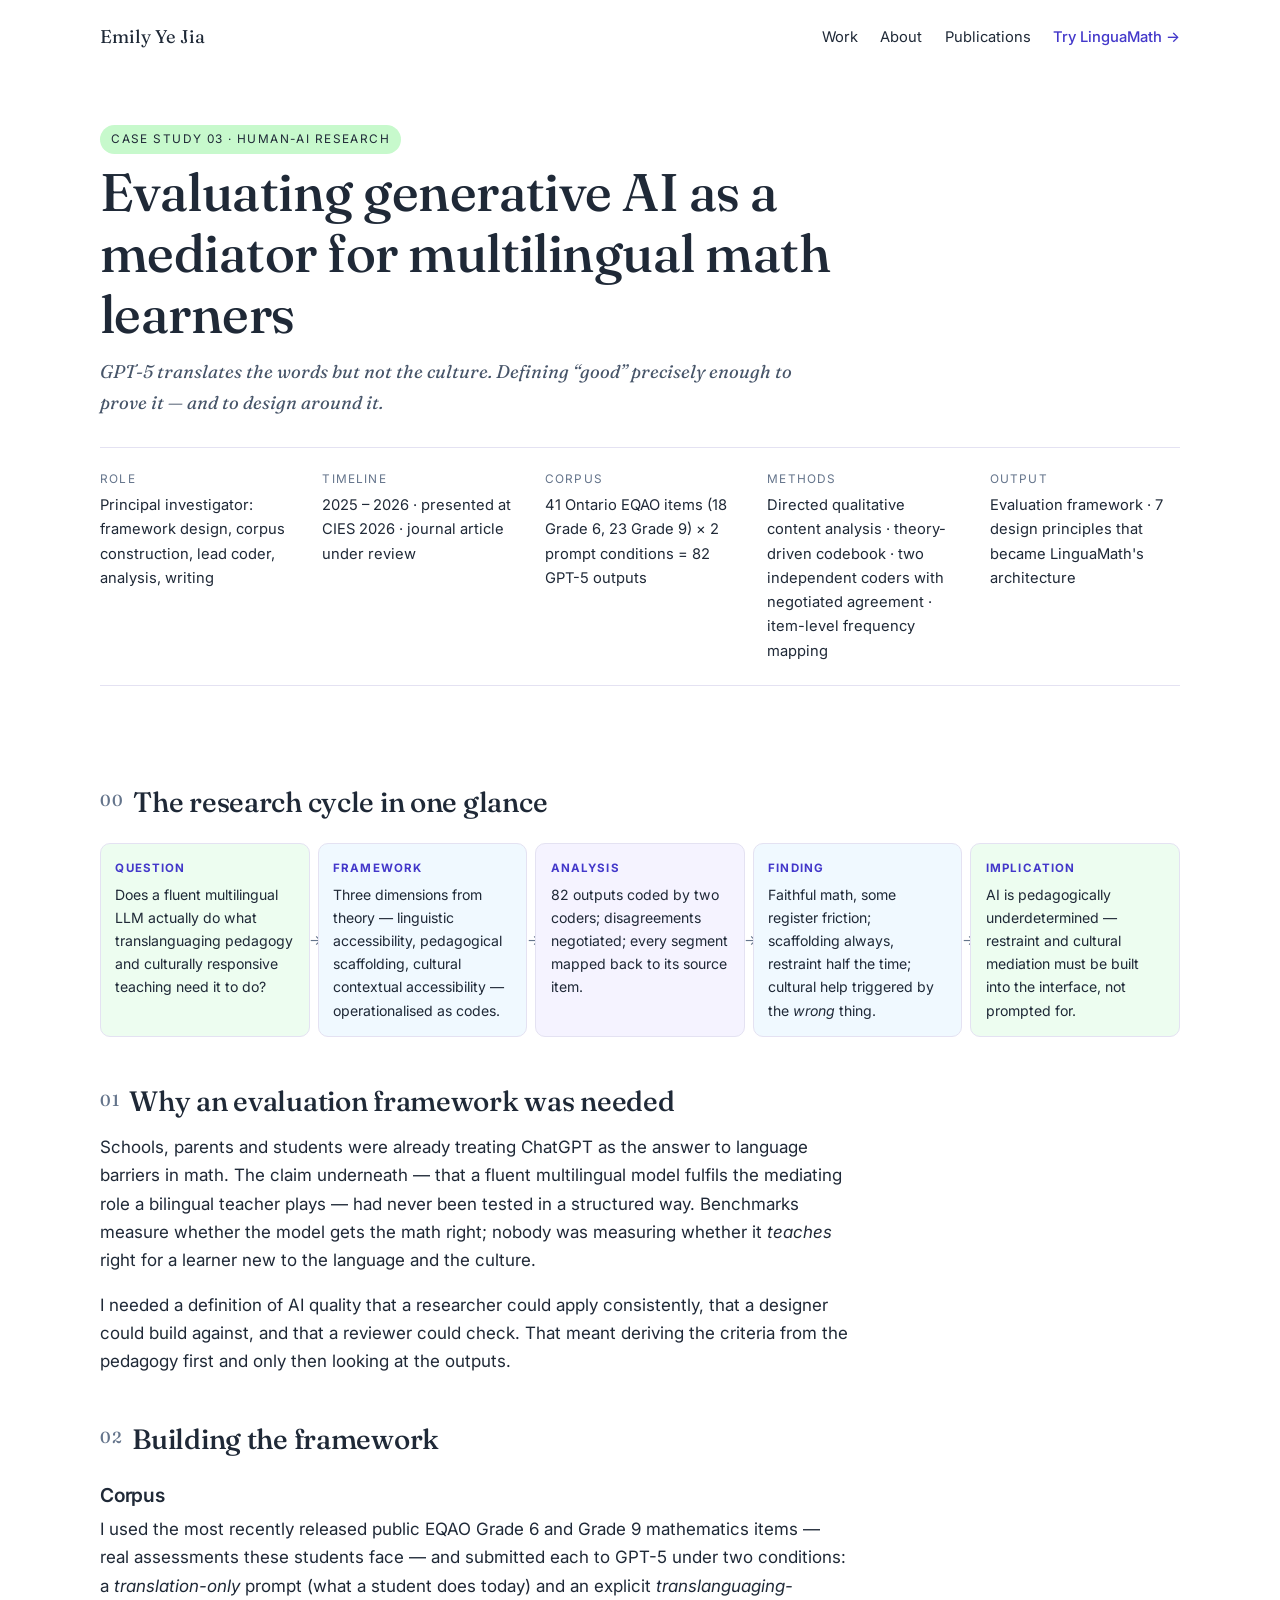
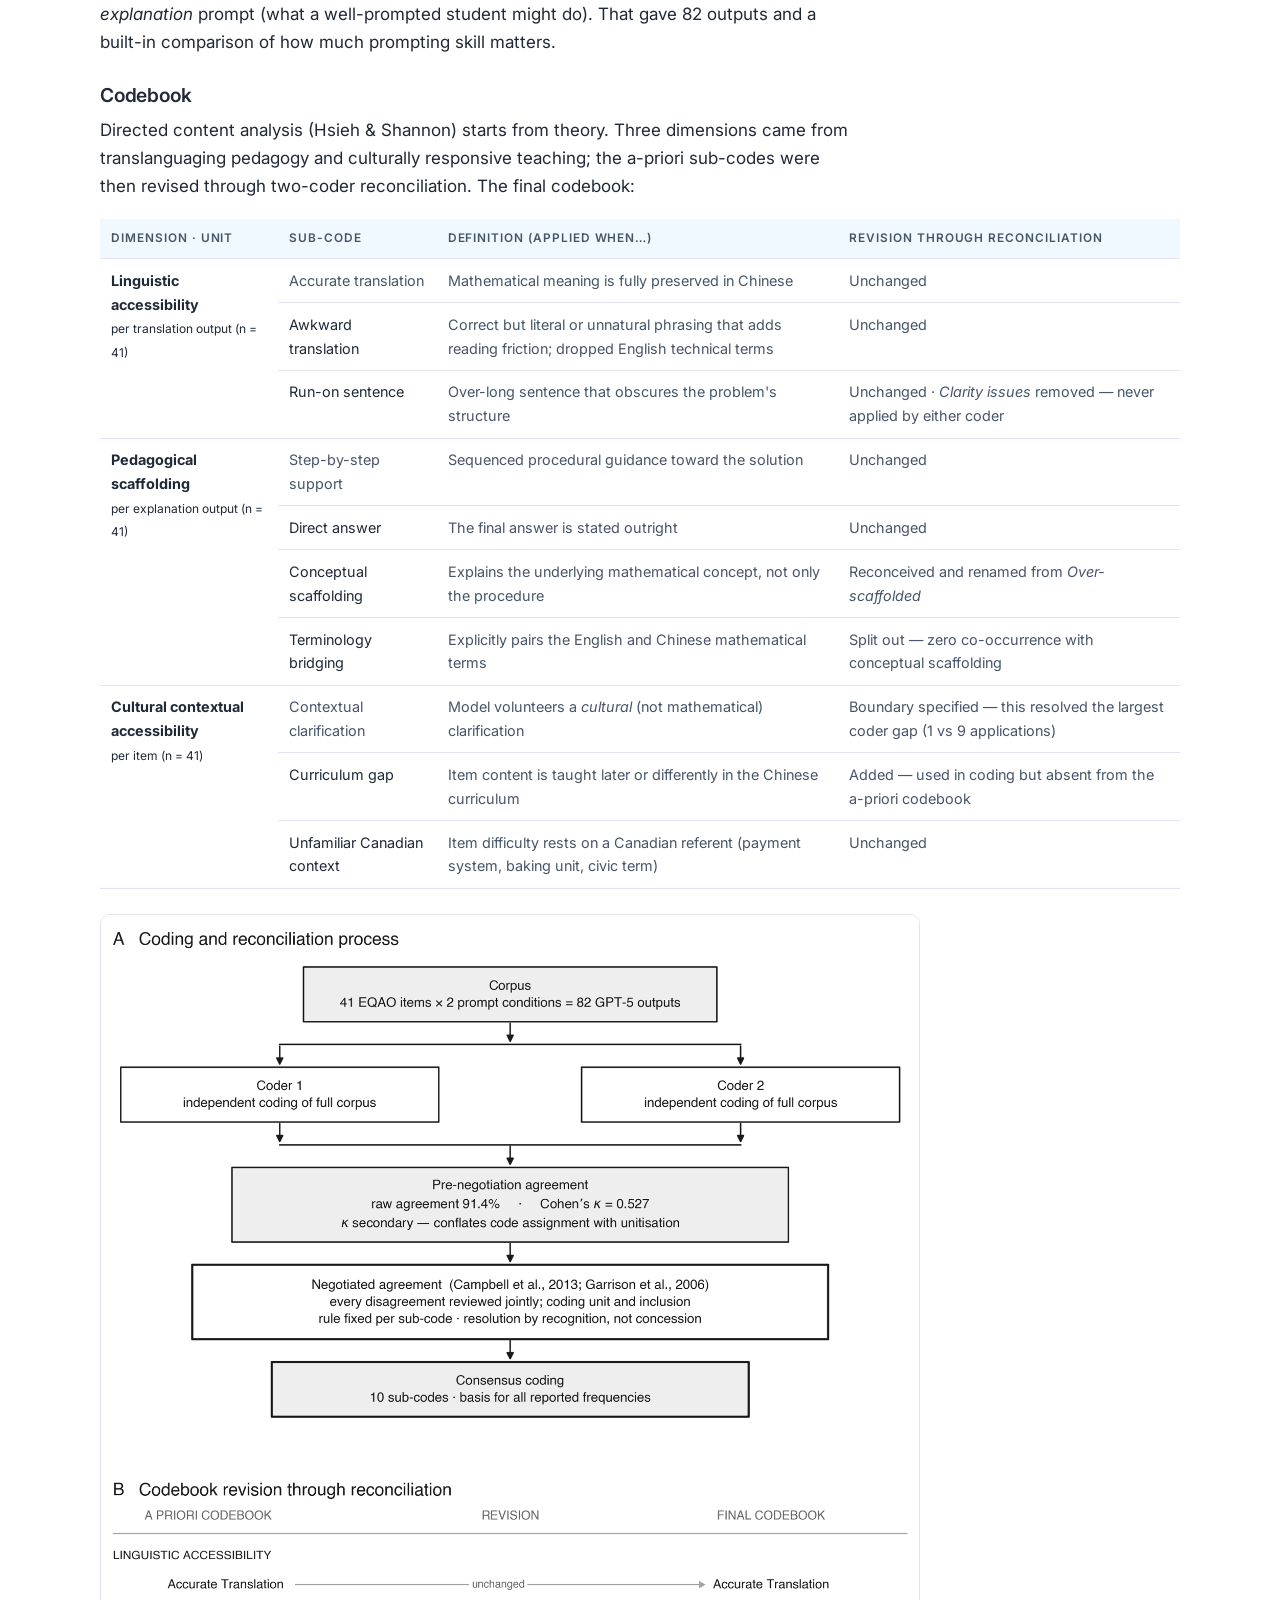
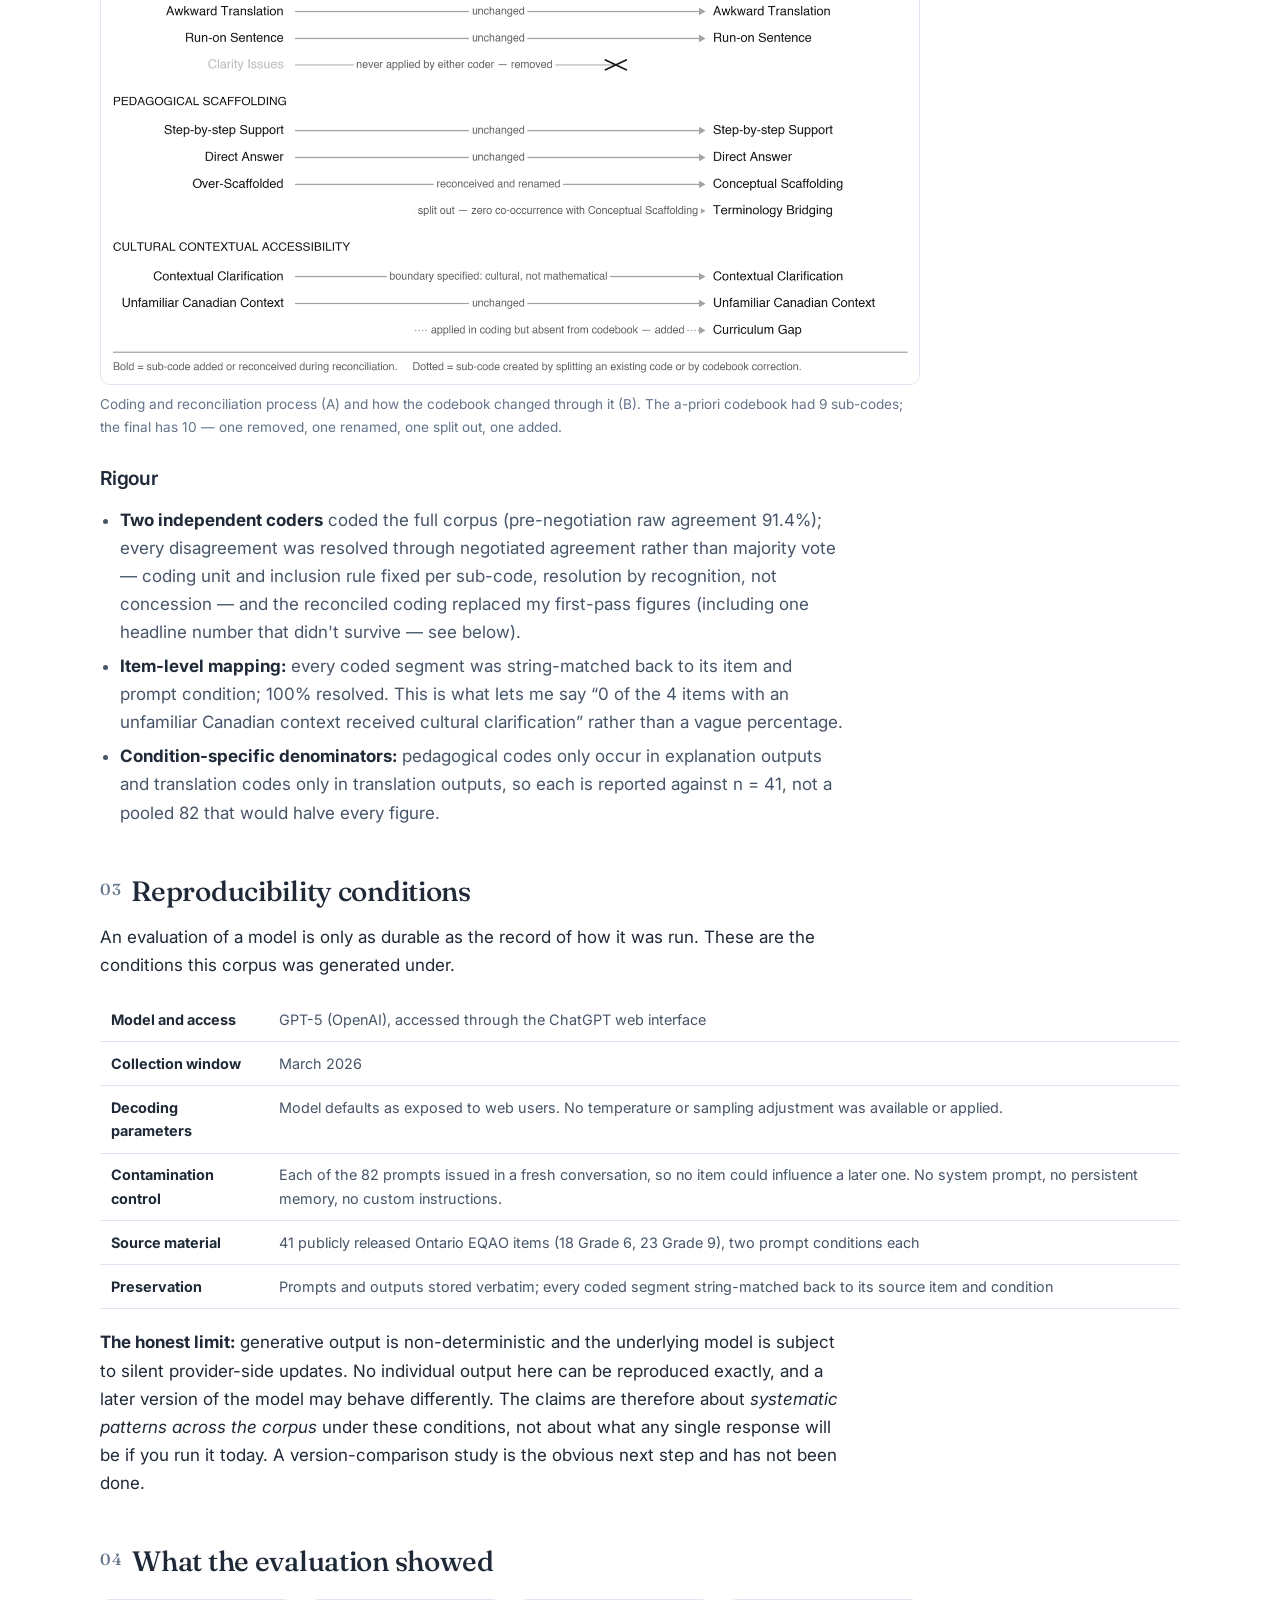
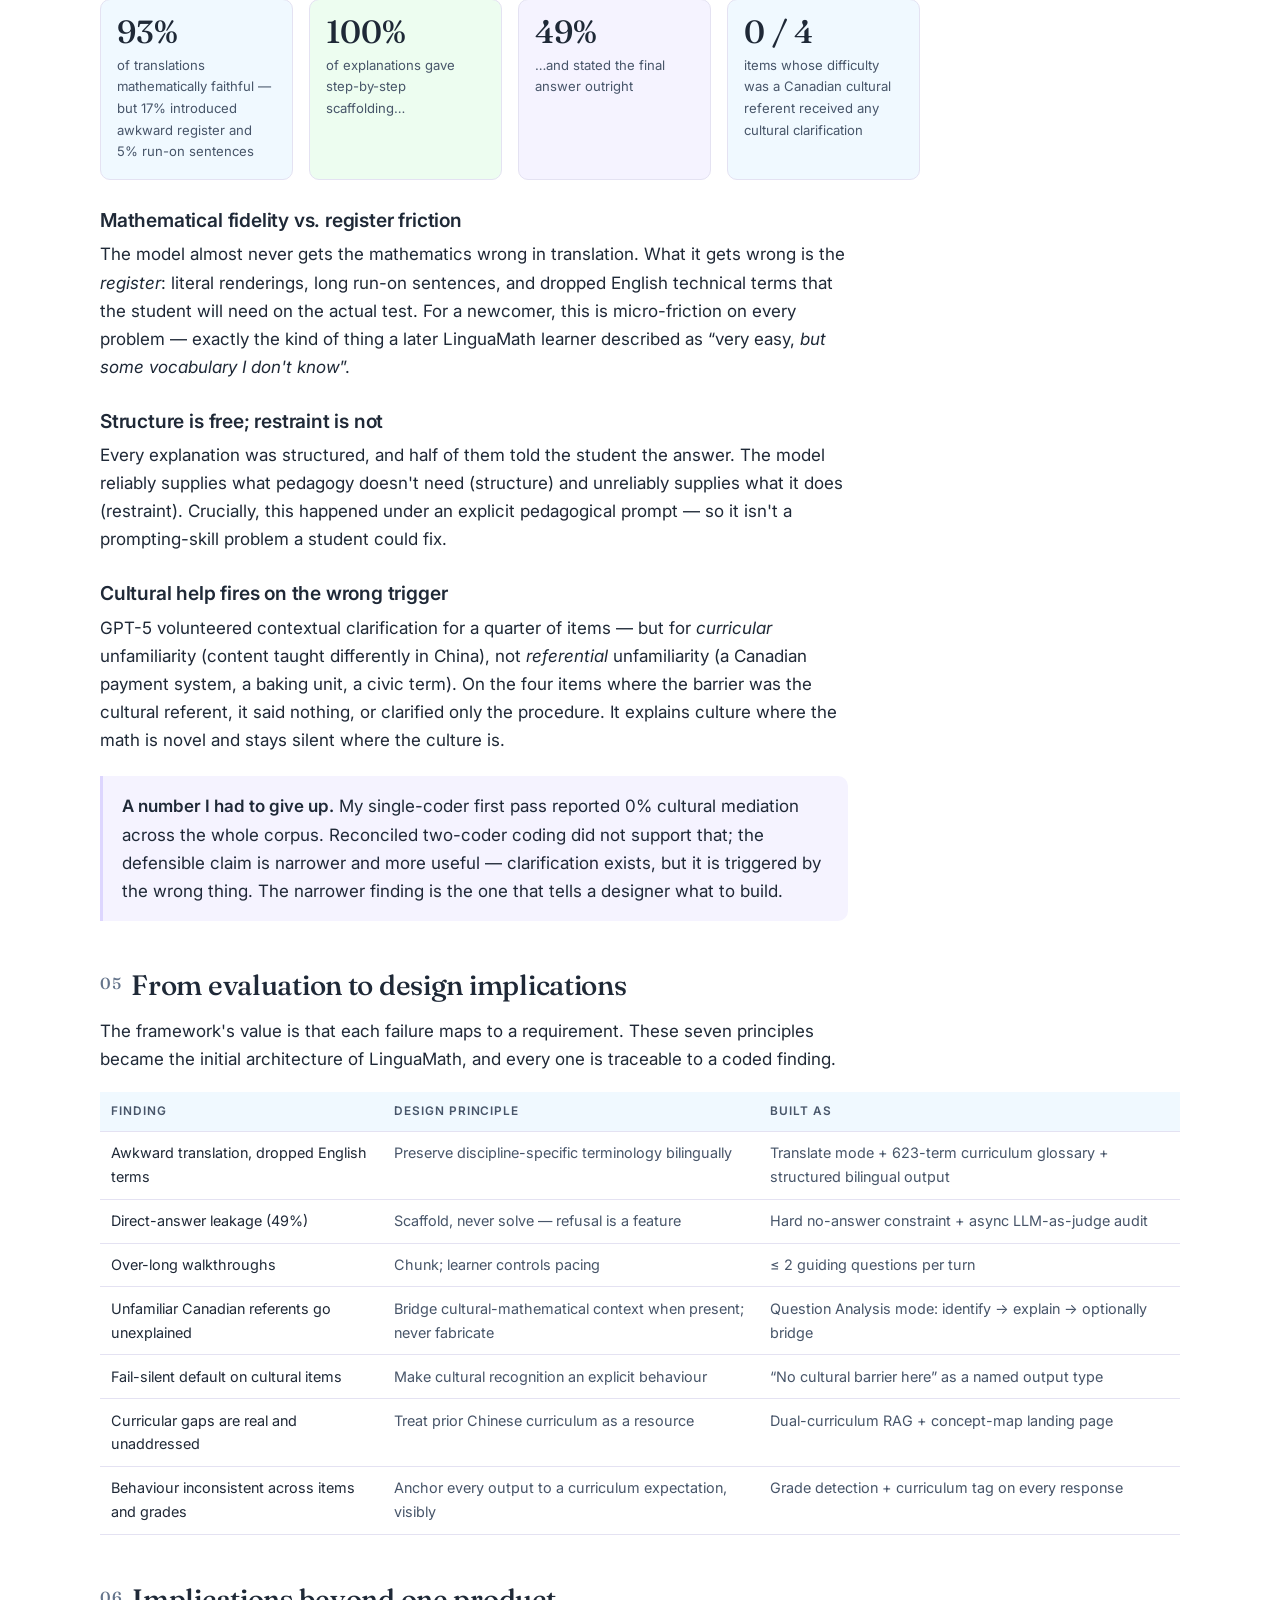
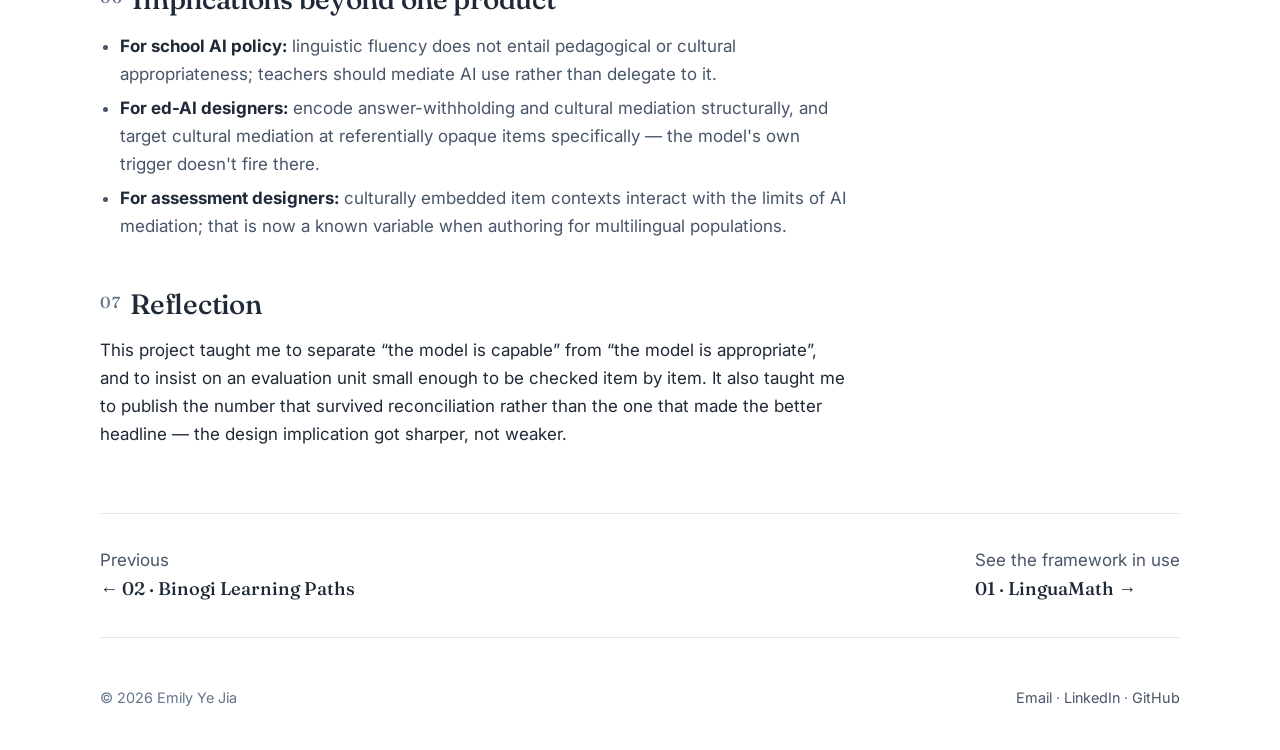
==== commit 69cf5580: "Address external portfolio review: calibrate claims, add evidence ledgers Two independent reviews (a" ====
--- a/ai-evaluation.html
+++ b/ai-evaluation.html
@@ -100,7 +100,23 @@
       <li><b>Condition-specific denominators:</b> pedagogical codes only occur in explanation outputs and translation codes only in translation outputs, so each is reported against n = 41, not a pooled 82 that would halve every figure.</li>
     </ul>
 
-    <h2><span class="n">03</span>What the evaluation showed</h2>
+    <h2><span class="n">03</span>Reproducibility conditions</h2>
+    <p>An evaluation of a model is only as durable as the record of how it was run. These are the conditions this corpus was generated under.</p>
+    <div class="tbl-wrap">
+    <table>
+      <tbody>
+        <tr><td><b>Model and access</b></td><td>GPT-5 (OpenAI), accessed through the ChatGPT web interface</td></tr>
+        <tr><td><b>Collection window</b></td><td>March 2026</td></tr>
+        <tr><td><b>Decoding parameters</b></td><td>Model defaults as exposed to web users. No temperature or sampling adjustment was available or applied.</td></tr>
+        <tr><td><b>Contamination control</b></td><td>Each of the 82 prompts issued in a fresh conversation, so no item could influence a later one. No system prompt, no persistent memory, no custom instructions.</td></tr>
+        <tr><td><b>Source material</b></td><td>41 publicly released Ontario EQAO items (18 Grade 6, 23 Grade 9), two prompt conditions each</td></tr>
+        <tr><td><b>Preservation</b></td><td>Prompts and outputs stored verbatim; every coded segment string-matched back to its source item and condition</td></tr>
+      </tbody>
+    </table>
+    </div>
+    <p><b>The honest limit:</b> generative output is non-deterministic and the underlying model is subject to silent provider-side updates. No individual output here can be reproduced exactly, and a later version of the model may behave differently. The claims are therefore about <em>systematic patterns across the corpus</em> under these conditions, not about what any single response will be if you run it today. A version-comparison study is the obvious next step and has not been done.</p>
+
+    <h2><span class="n">04</span>What the evaluation showed</h2>
     <div class="stats">
       <div class="stat"><b>93%</b><span>of translations mathematically faithful — but 17% introduced awkward register and 5% run-on sentences</span></div>
       <div class="stat"><b>100%</b><span>of explanations gave step-by-step scaffolding…</span></div>
@@ -137,7 +153,7 @@
       the wrong thing. The narrower finding is the one that tells a designer what to build.</p>
     </div>
 
-    <h2><span class="n">04</span>From evaluation to design implications</h2>
+    <h2><span class="n">05</span>From evaluation to design implications</h2>
     <p>
       The framework's value is that each failure maps to a requirement. These seven principles became the initial architecture of
       <a href="linguamath.html">LinguaMath</a>, and every one is traceable to a coded finding.
@@ -157,14 +173,14 @@
     </table>
     </div>
 
-    <h2><span class="n">05</span>Implications beyond one product</h2>
+    <h2><span class="n">06</span>Implications beyond one product</h2>
     <ul>
       <li><b>For school AI policy:</b> linguistic fluency does not entail pedagogical or cultural appropriateness; teachers should mediate AI use rather than delegate to it.</li>
       <li><b>For ed-AI designers:</b> encode answer-withholding and cultural mediation structurally, and target cultural mediation at referentially opaque items specifically — the model's own trigger doesn't fire there.</li>
       <li><b>For assessment designers:</b> culturally embedded item contexts interact with the limits of AI mediation; that is now a known variable when authoring for multilingual populations.</li>
     </ul>
 
-    <h2><span class="n">06</span>Reflection</h2>
+    <h2><span class="n">07</span>Reflection</h2>
     <p>
       This project taught me to separate “the model is capable” from “the model is appropriate”, and to insist on an evaluation
       unit small enough to be checked item by item. It also taught me to publish the number that survived reconciliation rather than
